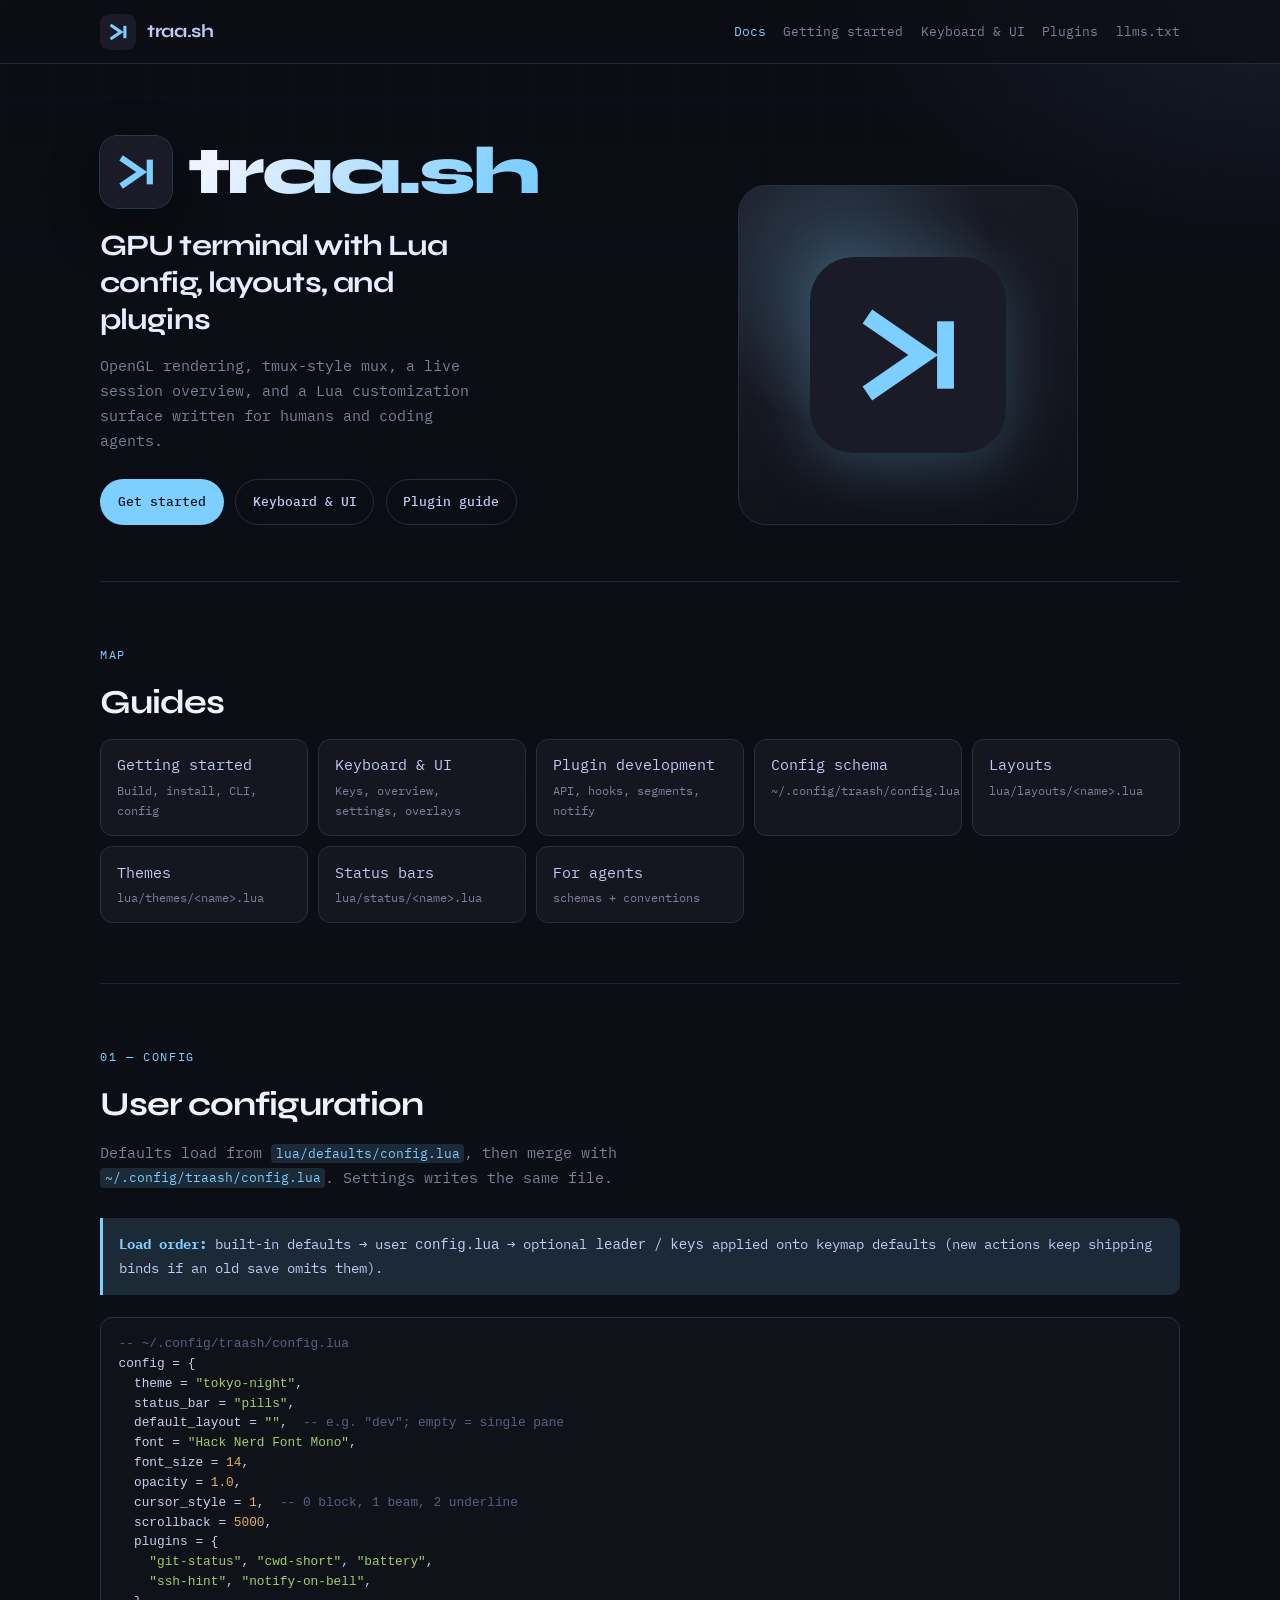
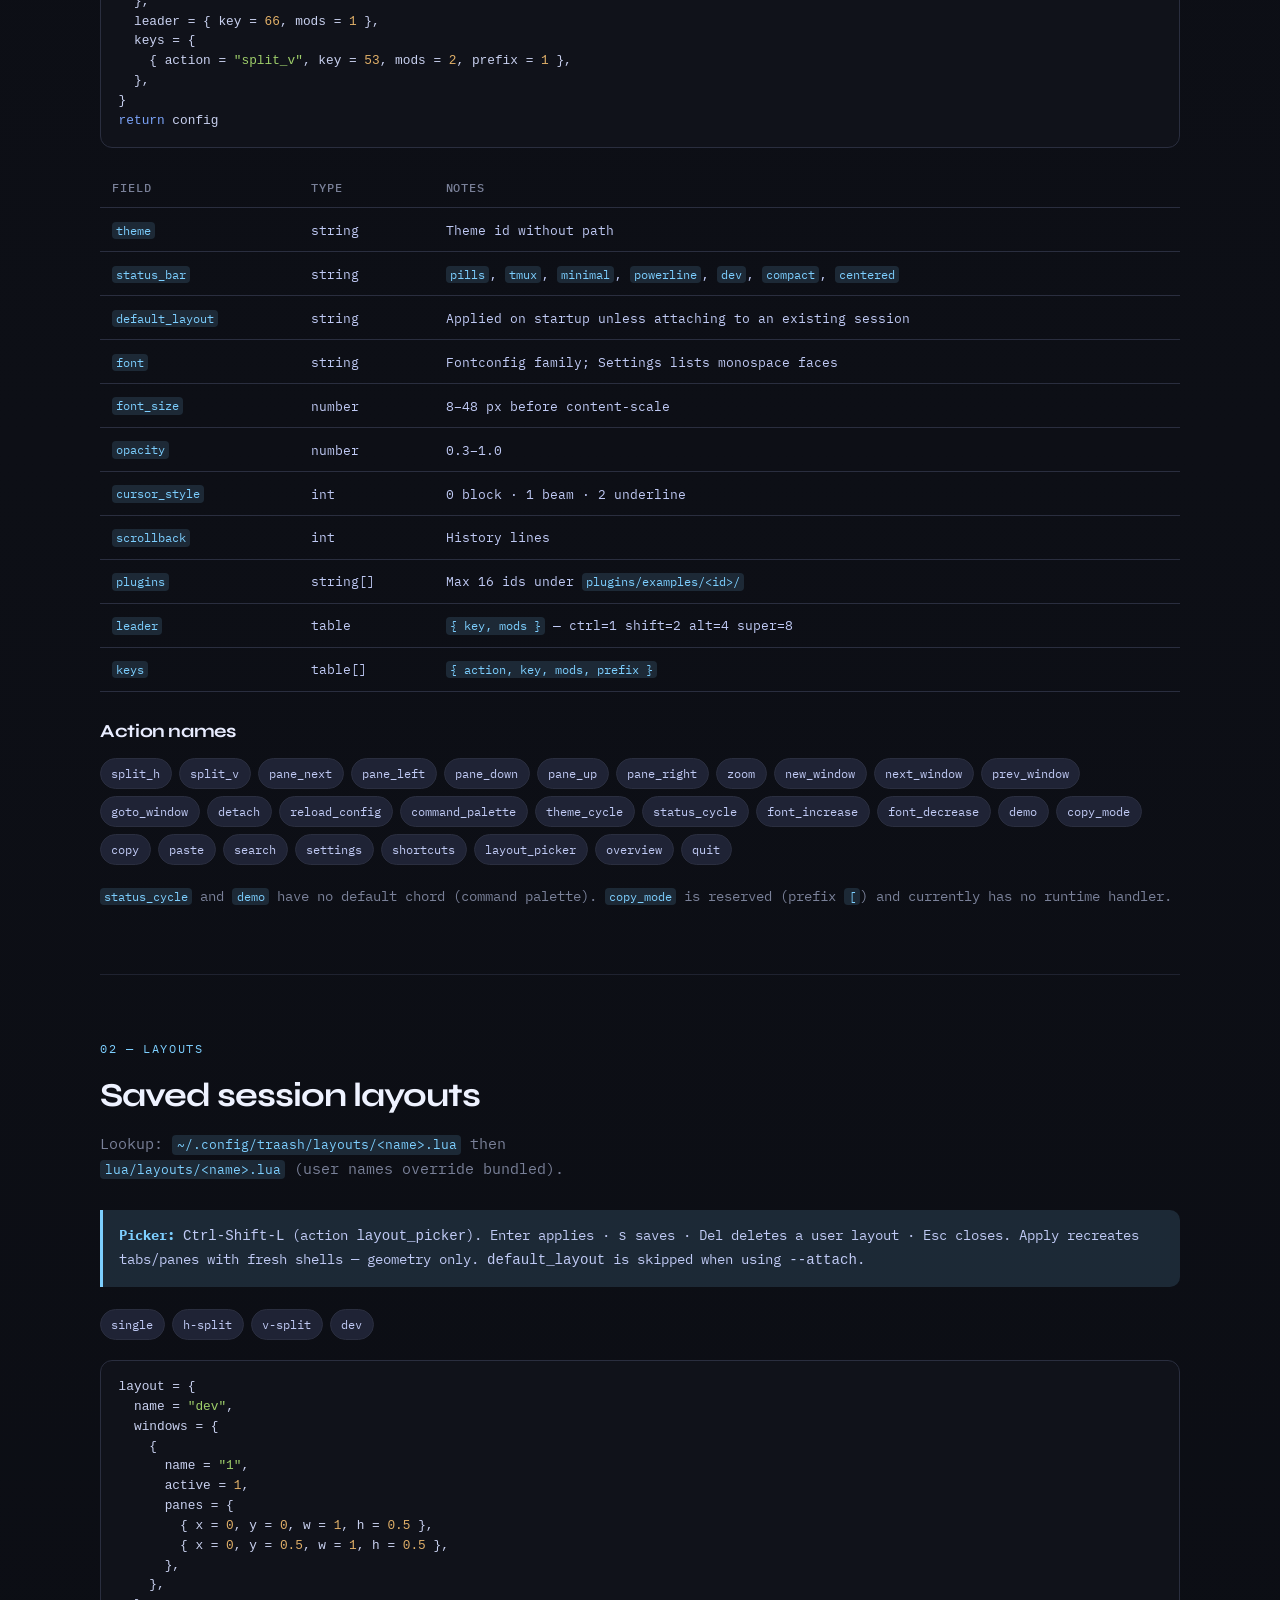
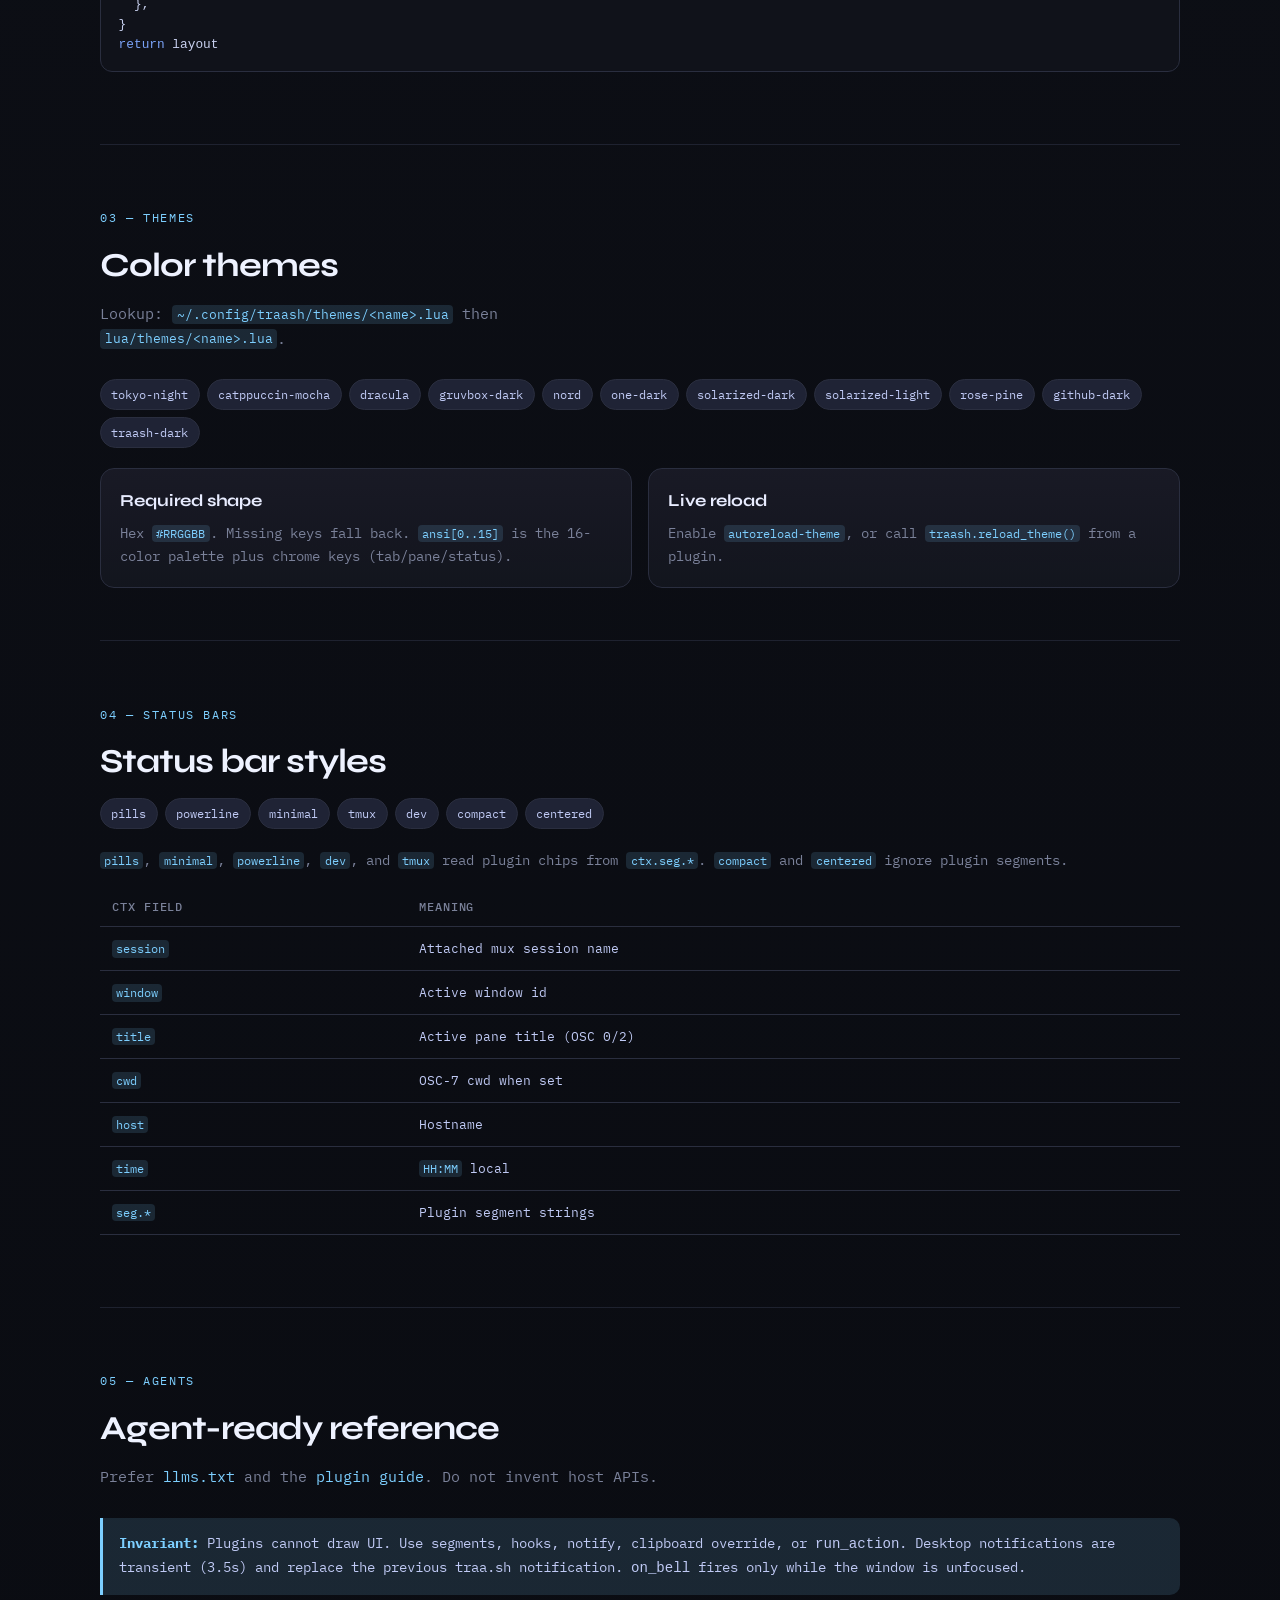
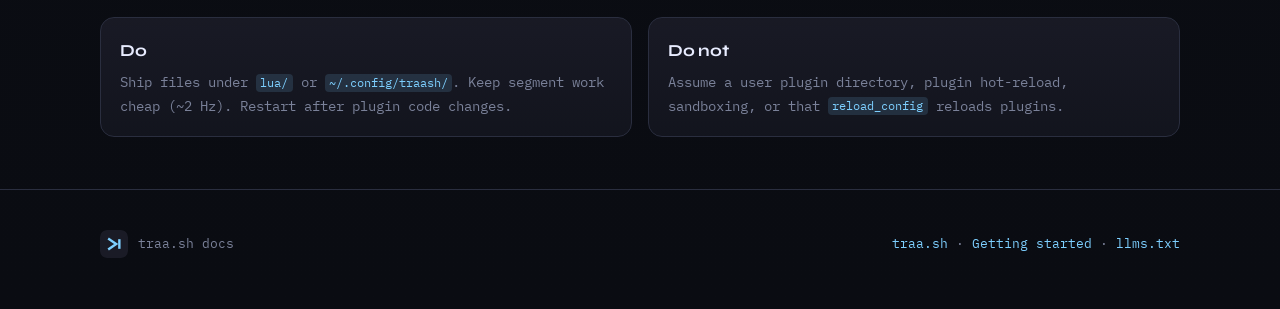
==== docs/index.html @ f5915e78 "Add traa.sh GPU terminal with mux, Lua config, and tagged releases. Ship the C/OpenGL terminal, sess" ====
<!DOCTYPE html>
<html lang="en">
<head>
  <meta charset="utf-8" />
  <meta name="viewport" content="width=device-width, initial-scale=1" />
  <title>traa.sh — Docs</title>
  <meta name="description" content="Developer documentation for traa.sh: getting started, keyboard and UI, Lua config, themes, layouts, status bars, and plugin development." />
  <link rel="icon" href="assets/traash.svg" type="image/svg+xml" />
  <link rel="preconnect" href="https://fonts.googleapis.com" />
  <link rel="preconnect" href="https://fonts.gstatic.com" crossorigin />
  <link href="https://fonts.googleapis.com/css2?family=IBM+Plex+Mono:wght@400;500;600&family=Syne:wght@600;700;800&display=swap" rel="stylesheet" />
  <link rel="stylesheet" href="assets/site.css" />
</head>
<body>
  <nav class="topnav" aria-label="Documentation">
    <div class="inner">
      <a class="brand-lockup" href="index.html">
        <img src="assets/traash.svg" alt="" width="36" height="36" />
        <span>traa.sh</span>
      </a>
      <div class="nav-links">
        <a class="active" href="index.html">Docs</a>
        <a href="getting-started.html">Getting started</a>
        <a href="keyboard-ui.html">Keyboard &amp; UI</a>
        <a href="plugins.html">Plugins</a>
        <a href="llms.txt">llms.txt</a>
      </div>
    </div>
  </nav>

  <header class="hero wrap" id="top">
    <div class="hero-grid">
      <div>
        <div class="hero-brand">
          <img src="assets/traash.svg" alt="traa.sh logo" width="72" height="72" />
          <p class="hero-wordmark">traa.sh</p>
        </div>
        <h1>GPU terminal with Lua config, layouts, and plugins</h1>
        <p class="lead">
          OpenGL rendering, tmux-style mux, a live session overview, and a Lua
          customization surface written for humans and coding agents.
        </p>
        <div class="cta-row">
          <a class="btn btn-primary" href="getting-started.html">Get started</a>
          <a class="btn btn-ghost" href="keyboard-ui.html">Keyboard &amp; UI</a>
          <a class="btn btn-ghost" href="plugins.html">Plugin guide</a>
        </div>
      </div>
      <div class="hero-visual" aria-hidden="true">
        <img src="assets/traash.svg" alt="" />
      </div>
    </div>
  </header>

  <main class="wrap">
    <section id="map" aria-labelledby="map-title">
      <p class="eyebrow">Map</p>
      <h2 id="map-title">Guides</h2>
      <div class="toc">
        <a href="getting-started.html">Getting started<span>Build, install, CLI, config</span></a>
        <a href="keyboard-ui.html">Keyboard &amp; UI<span>Keys, overview, settings, overlays</span></a>
        <a href="plugins.html">Plugin development<span>API, hooks, segments, notify</span></a>
        <a href="#config">Config schema<span>~/.config/traash/config.lua</span></a>
        <a href="#layouts">Layouts<span>lua/layouts/&lt;name&gt;.lua</span></a>
        <a href="#themes">Themes<span>lua/themes/&lt;name&gt;.lua</span></a>
        <a href="#status">Status bars<span>lua/status/&lt;name&gt;.lua</span></a>
        <a href="#agents">For agents<span>schemas + conventions</span></a>
      </div>
    </section>

    <section id="config" aria-labelledby="config-title">
      <p class="eyebrow">01 — Config</p>
      <h2 id="config-title">User configuration</h2>
      <p class="section-lead">
        Defaults load from <code>lua/defaults/config.lua</code>, then merge with
        <code>~/.config/traash/config.lua</code>. Settings writes the same file.
      </p>
      <div class="callout">
        <strong>Load order:</strong> built-in defaults → user <code>config.lua</code> →
        optional <code>leader</code> / <code>keys</code> applied onto keymap defaults
        (new actions keep shipping binds if an old save omits them).
      </div>
<pre><span class="c">-- ~/.config/traash/config.lua</span>
config = {
  theme = <span class="s">"tokyo-night"</span>,
  status_bar = <span class="s">"pills"</span>,
  default_layout = <span class="s">""</span>,  <span class="c">-- e.g. "dev"; empty = single pane</span>
  font = <span class="s">"Hack Nerd Font Mono"</span>,
  font_size = <span class="n">14</span>,
  opacity = <span class="n">1.0</span>,
  cursor_style = <span class="n">1</span>,  <span class="c">-- 0 block, 1 beam, 2 underline</span>
  scrollback = <span class="n">5000</span>,
  plugins = {
    <span class="s">"git-status"</span>, <span class="s">"cwd-short"</span>, <span class="s">"battery"</span>,
    <span class="s">"ssh-hint"</span>, <span class="s">"notify-on-bell"</span>,
  },
  leader = { key = <span class="n">66</span>, mods = <span class="n">1</span> },
  keys = {
    { action = <span class="s">"split_v"</span>, key = <span class="n">53</span>, mods = <span class="n">2</span>, prefix = <span class="n">1</span> },
  },
}
<span class="k">return</span> config</pre>
      <table>
        <thead>
          <tr><th>Field</th><th>Type</th><th>Notes</th></tr>
        </thead>
        <tbody>
          <tr><td><code>theme</code></td><td>string</td><td>Theme id without path</td></tr>
          <tr><td><code>status_bar</code></td><td>string</td><td><code>pills</code>, <code>tmux</code>, <code>minimal</code>, <code>powerline</code>, <code>dev</code>, <code>compact</code>, <code>centered</code></td></tr>
          <tr><td><code>default_layout</code></td><td>string</td><td>Applied on startup unless attaching to an existing session</td></tr>
          <tr><td><code>font</code></td><td>string</td><td>Fontconfig family; Settings lists monospace faces</td></tr>
          <tr><td><code>font_size</code></td><td>number</td><td>8–48 px before content-scale</td></tr>
          <tr><td><code>opacity</code></td><td>number</td><td>0.3–1.0</td></tr>
          <tr><td><code>cursor_style</code></td><td>int</td><td>0 block · 1 beam · 2 underline</td></tr>
          <tr><td><code>scrollback</code></td><td>int</td><td>History lines</td></tr>
          <tr><td><code>plugins</code></td><td>string[]</td><td>Max 16 ids under <code>plugins/examples/&lt;id&gt;/</code></td></tr>
          <tr><td><code>leader</code></td><td>table</td><td><code>{ key, mods }</code> — ctrl=1 shift=2 alt=4 super=8</td></tr>
          <tr><td><code>keys</code></td><td>table[]</td><td><code>{ action, key, mods, prefix }</code></td></tr>
        </tbody>
      </table>
      <h3 style="font-family:var(--font-display);letter-spacing:-0.02em;margin:1.5rem 0 0.75rem;">Action names</h3>
      <div class="pill-row">
        <span class="pill">split_h</span><span class="pill">split_v</span><span class="pill">pane_next</span>
        <span class="pill">pane_left</span><span class="pill">pane_down</span><span class="pill">pane_up</span>
        <span class="pill">pane_right</span><span class="pill">zoom</span><span class="pill">new_window</span>
        <span class="pill">next_window</span><span class="pill">prev_window</span><span class="pill">goto_window</span>
        <span class="pill">detach</span>
        <span class="pill">reload_config</span><span class="pill">command_palette</span><span class="pill">theme_cycle</span>
        <span class="pill">status_cycle</span><span class="pill">font_increase</span><span class="pill">font_decrease</span>
        <span class="pill">demo</span><span class="pill">copy_mode</span>
        <span class="pill">copy</span><span class="pill">paste</span><span class="pill">search</span>
        <span class="pill">settings</span><span class="pill">shortcuts</span><span class="pill">layout_picker</span>
        <span class="pill">overview</span>
        <span class="pill">quit</span>
      </div>
      <p class="note"><code>status_cycle</code> and <code>demo</code> have no default chord (command palette). <code>copy_mode</code> is reserved (prefix <code>[</code>) and currently has no runtime handler.</p>
    </section>

    <section id="layouts" aria-labelledby="layouts-title">
      <p class="eyebrow">02 — Layouts</p>
      <h2 id="layouts-title">Saved session layouts</h2>
      <p class="section-lead">
        Lookup: <code>~/.config/traash/layouts/&lt;name&gt;.lua</code> then
        <code>lua/layouts/&lt;name&gt;.lua</code> (user names override bundled).
      </p>
      <div class="callout">
        <strong>Picker:</strong> <code>Ctrl-Shift-L</code> (action <code>layout_picker</code>).
        Enter applies · <code>s</code> saves · Del deletes a user layout · Esc closes.
        Apply recreates tabs/panes with fresh shells — geometry only.
        <code>default_layout</code> is skipped when using <code>--attach</code>.
      </div>
      <div class="pill-row">
        <span class="pill">single</span><span class="pill">h-split</span>
        <span class="pill">v-split</span><span class="pill">dev</span>
      </div>
<pre>layout = {
  name = <span class="s">"dev"</span>,
  windows = {
    {
      name = <span class="s">"1"</span>,
      active = <span class="n">1</span>,
      panes = {
        { x = <span class="n">0</span>, y = <span class="n">0</span>, w = <span class="n">1</span>, h = <span class="n">0.5</span> },
        { x = <span class="n">0</span>, y = <span class="n">0.5</span>, w = <span class="n">1</span>, h = <span class="n">0.5</span> },
      },
    },
  },
}
<span class="k">return</span> layout</pre>
    </section>

    <section id="themes" aria-labelledby="themes-title">
      <p class="eyebrow">03 — Themes</p>
      <h2 id="themes-title">Color themes</h2>
      <p class="section-lead">
        Lookup: <code>~/.config/traash/themes/&lt;name&gt;.lua</code> then
        <code>lua/themes/&lt;name&gt;.lua</code>.
      </p>
      <div class="pill-row">
        <span class="pill">tokyo-night</span><span class="pill">catppuccin-mocha</span>
        <span class="pill">dracula</span><span class="pill">gruvbox-dark</span>
        <span class="pill">nord</span><span class="pill">one-dark</span>
        <span class="pill">solarized-dark</span><span class="pill">solarized-light</span>
        <span class="pill">rose-pine</span><span class="pill">github-dark</span>
        <span class="pill">traash-dark</span>
      </div>
      <div class="grid-2">
        <div class="card">
          <h3>Required shape</h3>
          <p>Hex <code>#RRGGBB</code>. Missing keys fall back. <code>ansi[0..15]</code> is the 16-color palette plus chrome keys (tab/pane/status).</p>
        </div>
        <div class="card">
          <h3>Live reload</h3>
          <p>Enable <code>autoreload-theme</code>, or call <code>traash.reload_theme()</code> from a plugin.</p>
        </div>
      </div>
    </section>

    <section id="status" aria-labelledby="status-title">
      <p class="eyebrow">04 — Status bars</p>
      <h2 id="status-title">Status bar styles</h2>
      <div class="pill-row">
        <span class="pill">pills</span><span class="pill">powerline</span><span class="pill">minimal</span>
        <span class="pill">tmux</span><span class="pill">dev</span><span class="pill">compact</span>
        <span class="pill">centered</span>
      </div>
      <p class="note"><code>pills</code>, <code>minimal</code>, <code>powerline</code>, <code>dev</code>, and <code>tmux</code> read plugin chips from <code>ctx.seg.*</code>. <code>compact</code> and <code>centered</code> ignore plugin segments.</p>
      <table>
        <thead>
          <tr><th>ctx field</th><th>Meaning</th></tr>
        </thead>
        <tbody>
          <tr><td><code>session</code></td><td>Attached mux session name</td></tr>
          <tr><td><code>window</code></td><td>Active window id</td></tr>
          <tr><td><code>title</code></td><td>Active pane title (OSC 0/2)</td></tr>
          <tr><td><code>cwd</code></td><td>OSC-7 cwd when set</td></tr>
          <tr><td><code>host</code></td><td>Hostname</td></tr>
          <tr><td><code>time</code></td><td><code>HH:MM</code> local</td></tr>
          <tr><td><code>seg.*</code></td><td>Plugin segment strings</td></tr>
        </tbody>
      </table>
    </section>

    <section id="agents" aria-labelledby="agents-title">
      <p class="eyebrow">05 — Agents</p>
      <h2 id="agents-title">Agent-ready reference</h2>
      <p class="section-lead">
        Prefer <a href="llms.txt">llms.txt</a> and the <a href="plugins.html">plugin guide</a>.
        Do not invent host APIs.
      </p>
      <div class="callout">
        <strong>Invariant:</strong> Plugins cannot draw UI. Use segments, hooks, notify, clipboard override, or <code>run_action</code>.
        Desktop notifications are transient (3.5s) and replace the previous traa.sh notification.
        <code>on_bell</code> fires only while the window is unfocused.
      </div>
      <div class="grid-2">
        <div class="card">
          <h3>Do</h3>
          <p>Ship files under <code>lua/</code> or <code>~/.config/traash/</code>. Keep segment work cheap (~2 Hz). Restart after plugin code changes.</p>
        </div>
        <div class="card">
          <h3>Do not</h3>
          <p>Assume a user plugin directory, plugin hot-reload, sandboxing, or that <code>reload_config</code> reloads plugins.</p>
        </div>
      </div>
    </section>
  </main>

  <footer>
    <div class="wrap inner">
      <div style="display:flex;align-items:center;gap:0.65rem;">
        <img src="assets/traash.svg" alt="" width="28" height="28" style="border-radius:7px;" />
        <span>traa.sh docs</span>
      </div>
      <div>
        <a href="https://traa.sh">traa.sh</a>
        ·
        <a href="getting-started.html">Getting started</a>
        ·
        <a href="llms.txt">llms.txt</a>
      </div>
    </div>
  </footer>
</body>
</html>
---- docs/assets/site.css ----
:root {
      --bg: #0d0f16;
      --bg-elev: #14161f;
      --panel: #1a1b26;
      --panel-2: #1f2335;
      --line: #2a2e3f;
      --fg: #c0caf5;
      --muted: #7a8199;
      --accent: #7dcfff;
      --accent-dim: rgba(125, 207, 255, 0.14);
      --green: #9ece6a;
      --amber: #e0af68;
      --rose: #f7768e;
      --blue: #7aa2f7;
      --radius: 14px;
      --max: 1080px;
      --font-display: "Syne", system-ui, sans-serif;
      --font-mono: "IBM Plex Mono", ui-monospace, monospace;
    }

    * { box-sizing: border-box; }
    html { scroll-behavior: smooth; }
    body {
      margin: 0;
      color: var(--fg);
      font-family: var(--font-mono);
      font-size: 15px;
      line-height: 1.65;
      background:
        radial-gradient(1200px 600px at 12% -10%, rgba(125, 207, 255, 0.16), transparent 55%),
        radial-gradient(900px 500px at 100% 0%, rgba(122, 162, 247, 0.1), transparent 50%),
        linear-gradient(180deg, #0b0d14 0%, var(--bg) 40%, #0a0c12 100%);
      min-height: 100vh;
    }

    body::before {
      content: "";
      position: fixed;
      inset: 0;
      pointer-events: none;
      background-image:
        linear-gradient(rgba(125, 207, 255, 0.03) 1px, transparent 1px),
        linear-gradient(90deg, rgba(125, 207, 255, 0.03) 1px, transparent 1px);
      background-size: 48px 48px;
      mask-image: linear-gradient(180deg, rgba(0,0,0,0.55), transparent 70%);
      z-index: 0;
    }

    a { color: var(--accent); text-decoration: none; }
    a:hover { text-decoration: underline; text-underline-offset: 3px; }

    .wrap {
      position: relative;
      z-index: 1;
      width: min(100% - 2rem, var(--max));
      margin: 0 auto;
    }

    /* —— Nav —— */
    .topnav {
      position: sticky;
      top: 0;
      z-index: 20;
      backdrop-filter: blur(14px);
      background: rgba(13, 15, 22, 0.72);
      border-bottom: 1px solid rgba(42, 46, 63, 0.8);
    }
    .topnav .inner {
      display: flex;
      align-items: center;
      justify-content: space-between;
      gap: 1rem;
      padding: 0.85rem 0;
      width: min(100% - 2rem, var(--max));
      margin: 0 auto;
    }
    .brand-lockup {
      display: flex;
      align-items: center;
      gap: 0.7rem;
      color: var(--fg);
      text-decoration: none;
      font-family: var(--font-display);
      font-weight: 700;
      font-size: 1.15rem;
      letter-spacing: -0.02em;
    }
    .brand-lockup img {
      width: 36px;
      height: 36px;
      border-radius: 9px;
    }
    .nav-links {
      display: flex;
      flex-wrap: wrap;
      gap: 0.35rem 1.1rem;
      font-size: 0.82rem;
    }
    .nav-links a {
      color: var(--muted);
      text-decoration: none;
    }
    .nav-links a:hover { color: var(--accent); }

    /* —— Hero —— */
    .hero {
      padding: 4.5rem 0 3.5rem;
      animation: rise 0.8s ease both;
    }
    .hero-grid {
      display: grid;
      grid-template-columns: 1.15fr 0.85fr;
      gap: 2.5rem;
      align-items: end;
    }
    @media (max-width: 820px) {
      .hero-grid { grid-template-columns: 1fr; }
      .hero-visual { order: -1; justify-self: start; }
    }
    .hero-brand {
      display: flex;
      align-items: center;
      gap: 1rem;
      margin-bottom: 1.25rem;
    }
    .hero-brand img {
      width: 72px;
      height: 72px;
      border-radius: 18px;
      box-shadow: 0 0 0 1px rgba(125, 207, 255, 0.25), 0 18px 50px rgba(0, 0, 0, 0.45);
      animation: glow 4s ease-in-out infinite;
    }
    .hero-wordmark {
      font-family: var(--font-display);
      font-weight: 800;
      font-size: clamp(2.6rem, 7vw, 4.2rem);
      letter-spacing: -0.045em;
      line-height: 0.95;
      margin: 0;
      background: linear-gradient(120deg, #eef3ff 10%, var(--accent) 90%);
      -webkit-background-clip: text;
      background-clip: text;
      color: transparent;
    }
    .hero h1 {
      font-family: var(--font-display);
      font-weight: 700;
      font-size: clamp(1.35rem, 2.8vw, 1.85rem);
      letter-spacing: -0.03em;
      line-height: 1.25;
      margin: 0 0 0.85rem;
      max-width: 18ch;
      color: #e8ecff;
    }
    .hero p.lead {
      margin: 0 0 1.6rem;
      color: var(--muted);
      max-width: 42ch;
      font-size: 0.95rem;
    }
    .cta-row { display: flex; flex-wrap: wrap; gap: 0.7rem; }
    .btn {
      display: inline-flex;
      align-items: center;
      gap: 0.45rem;
      padding: 0.7rem 1.05rem;
      border-radius: 999px;
      border: 1px solid transparent;
      font-family: var(--font-mono);
      font-size: 0.82rem;
      font-weight: 500;
      text-decoration: none;
      transition: transform 0.2s ease, background 0.2s ease, border-color 0.2s ease;
    }
    .btn:hover { transform: translateY(-1px); text-decoration: none; }
    .btn-primary {
      background: var(--accent);
      color: #0d1117;
    }
    .btn-ghost {
      background: transparent;
      color: var(--fg);
      border-color: var(--line);
    }
    .btn-ghost:hover { border-color: var(--accent); color: var(--accent); }

    .hero-visual {
      position: relative;
      width: min(100%, 340px);
      aspect-ratio: 1;
      border-radius: 28px;
      background:
        radial-gradient(circle at 30% 25%, rgba(125, 207, 255, 0.22), transparent 45%),
        linear-gradient(145deg, #1a1b26, #12141c);
      border: 1px solid var(--line);
      display: grid;
      place-items: center;
      overflow: hidden;
      animation: rise 0.9s 0.1s ease both;
    }
    .hero-visual::after {
      content: "";
      position: absolute;
      inset: 0;
      background: linear-gradient(180deg, transparent 60%, rgba(13, 15, 22, 0.55));
      pointer-events: none;
    }
    .hero-visual img {
      width: 58%;
      height: auto;
      border-radius: 22%;
      position: relative;
      z-index: 1;
      filter: drop-shadow(0 12px 30px rgba(125, 207, 255, 0.25));
    }

    /* —— Sections —— */
    section {
      padding: 3.25rem 0;
      border-top: 1px solid rgba(42, 46, 63, 0.65);
      animation: rise 0.7s ease both;
    }
    .eyebrow {
      display: inline-block;
      font-size: 0.72rem;
      letter-spacing: 0.14em;
      text-transform: uppercase;
      color: var(--accent);
      margin-bottom: 0.65rem;
    }
    section h2 {
      font-family: var(--font-display);
      font-weight: 700;
      font-size: clamp(1.6rem, 3vw, 2.1rem);
      letter-spacing: -0.03em;
      margin: 0 0 0.55rem;
      color: #eef2ff;
    }
    .section-lead {
      color: var(--muted);
      max-width: 62ch;
      margin: 0 0 1.75rem;
    }

    .grid-2 {
      display: grid;
      grid-template-columns: 1fr 1fr;
      gap: 1rem;
    }
    @media (max-width: 720px) {
      .grid-2 { grid-template-columns: 1fr; }
    }

    .card {
      background: linear-gradient(180deg, rgba(26, 27, 38, 0.95), rgba(20, 22, 31, 0.92));
      border: 1px solid var(--line);
      border-radius: var(--radius);
      padding: 1.15rem 1.2rem;
    }
    .card h3 {
      font-family: var(--font-display);
      font-size: 1.05rem;
      margin: 0 0 0.45rem;
      letter-spacing: -0.02em;
    }
    .card p { margin: 0; color: var(--muted); font-size: 0.88rem; }

    table {
      width: 100%;
      border-collapse: collapse;
      font-size: 0.84rem;
      margin: 0 0 1.25rem;
    }
    th, td {
      text-align: left;
      padding: 0.65rem 0.75rem;
      border-bottom: 1px solid var(--line);
      vertical-align: top;
    }
    th {
      color: var(--muted);
      font-weight: 500;
      font-size: 0.72rem;
      letter-spacing: 0.08em;
      text-transform: uppercase;
    }
    td code, p code, li code {
      font-family: var(--font-mono);
      font-size: 0.86em;
      color: var(--accent);
      background: var(--accent-dim);
      padding: 0.1em 0.35em;
      border-radius: 4px;
    }

    pre {
      margin: 0 0 1.25rem;
      padding: 1rem 1.1rem;
      overflow-x: auto;
      background: #10121a;
      border: 1px solid var(--line);
      border-radius: 12px;
      font-size: 0.8rem;
      line-height: 1.55;
      color: #c8d0ef;
    }
    pre .c { color: #565f89; }
    pre .k { color: var(--blue); }
    pre .s { color: var(--green); }
    pre .n { color: var(--amber); }

    .pill-row {
      display: flex;
      flex-wrap: wrap;
      gap: 0.45rem;
      margin: 0 0 1.25rem;
    }
    .pill {
      display: inline-flex;
      padding: 0.28rem 0.65rem;
      border-radius: 999px;
      background: var(--panel-2);
      border: 1px solid var(--line);
      font-size: 0.75rem;
      color: var(--fg);
    }

    .callout {
      border-left: 3px solid var(--accent);
      background: var(--accent-dim);
      padding: 0.9rem 1rem;
      border-radius: 0 10px 10px 0;
      margin: 0 0 1.4rem;
      color: var(--fg);
      font-size: 0.88rem;
    }
    .callout strong { color: var(--accent); }

    .toc {
      display: grid;
      grid-template-columns: repeat(auto-fit, minmax(180px, 1fr));
      gap: 0.65rem;
      margin-bottom: 0.5rem;
    }
    .toc a {
      display: block;
      padding: 0.85rem 1rem;
      border-radius: 12px;
      border: 1px solid var(--line);
      background: rgba(26, 27, 38, 0.7);
      color: var(--fg);
      text-decoration: none;
      transition: border-color 0.2s ease, transform 0.2s ease;
    }
    .toc a:hover {
      border-color: var(--accent);
      transform: translateY(-2px);
      text-decoration: none;
    }
    .toc a span {
      display: block;
      color: var(--muted);
      font-size: 0.75rem;
      margin-top: 0.2rem;
    }

    footer {
      padding: 2.5rem 0 3.5rem;
      border-top: 1px solid var(--line);
      color: var(--muted);
      font-size: 0.82rem;
    }
    footer .inner {
      display: flex;
      flex-wrap: wrap;
      gap: 1rem;
      justify-content: space-between;
      align-items: center;
    }

    @keyframes rise {
      from { opacity: 0; transform: translateY(14px); }
      to { opacity: 1; transform: none; }
    }
    @keyframes glow {
      0%, 100% { box-shadow: 0 0 0 1px rgba(125, 207, 255, 0.25), 0 18px 50px rgba(0, 0, 0, 0.45); }
      50% { box-shadow: 0 0 0 1px rgba(125, 207, 255, 0.45), 0 18px 60px rgba(125, 207, 255, 0.12); }
    }

    @media (prefers-reduced-motion: reduce) {
      *, *::before, *::after {
        animation: none !important;
        transition: none !important;
      }
    }

    .nav-links a.active { color: var(--accent); }
    .page-hero { padding: 2.75rem 0 1.25rem; }
    .page-hero h1 { max-width: 28ch; }
    .note { color: var(--muted); font-size: 0.88rem; }
    .kbd {
      display: inline-block;
      padding: 0.05em 0.4em;
      border: 1px solid var(--line);
      border-radius: 5px;
      background: var(--panel-2);
      font-size: 0.82em;
    }
    section h3 {
      font-family: var(--font-display);
      font-size: 1.15rem;
      letter-spacing: -0.02em;
      margin: 1.75rem 0 0.7rem;
      color: #e8ecff;
    }
    section ul, section ol {
      margin: 0 0 1.25rem;
      padding-left: 1.25rem;
    }
    section li { margin: 0.28rem 0; }
    .callout.warn {
      border-left-color: var(--amber);
      background: rgba(224, 175, 104, 0.12);
    }
    .callout.warn strong { color: var(--amber); }
    @media (max-width: 720px) {
      .topnav .inner { flex-direction: column; align-items: flex-start; }
      table { display: block; overflow-x: auto; }
    }
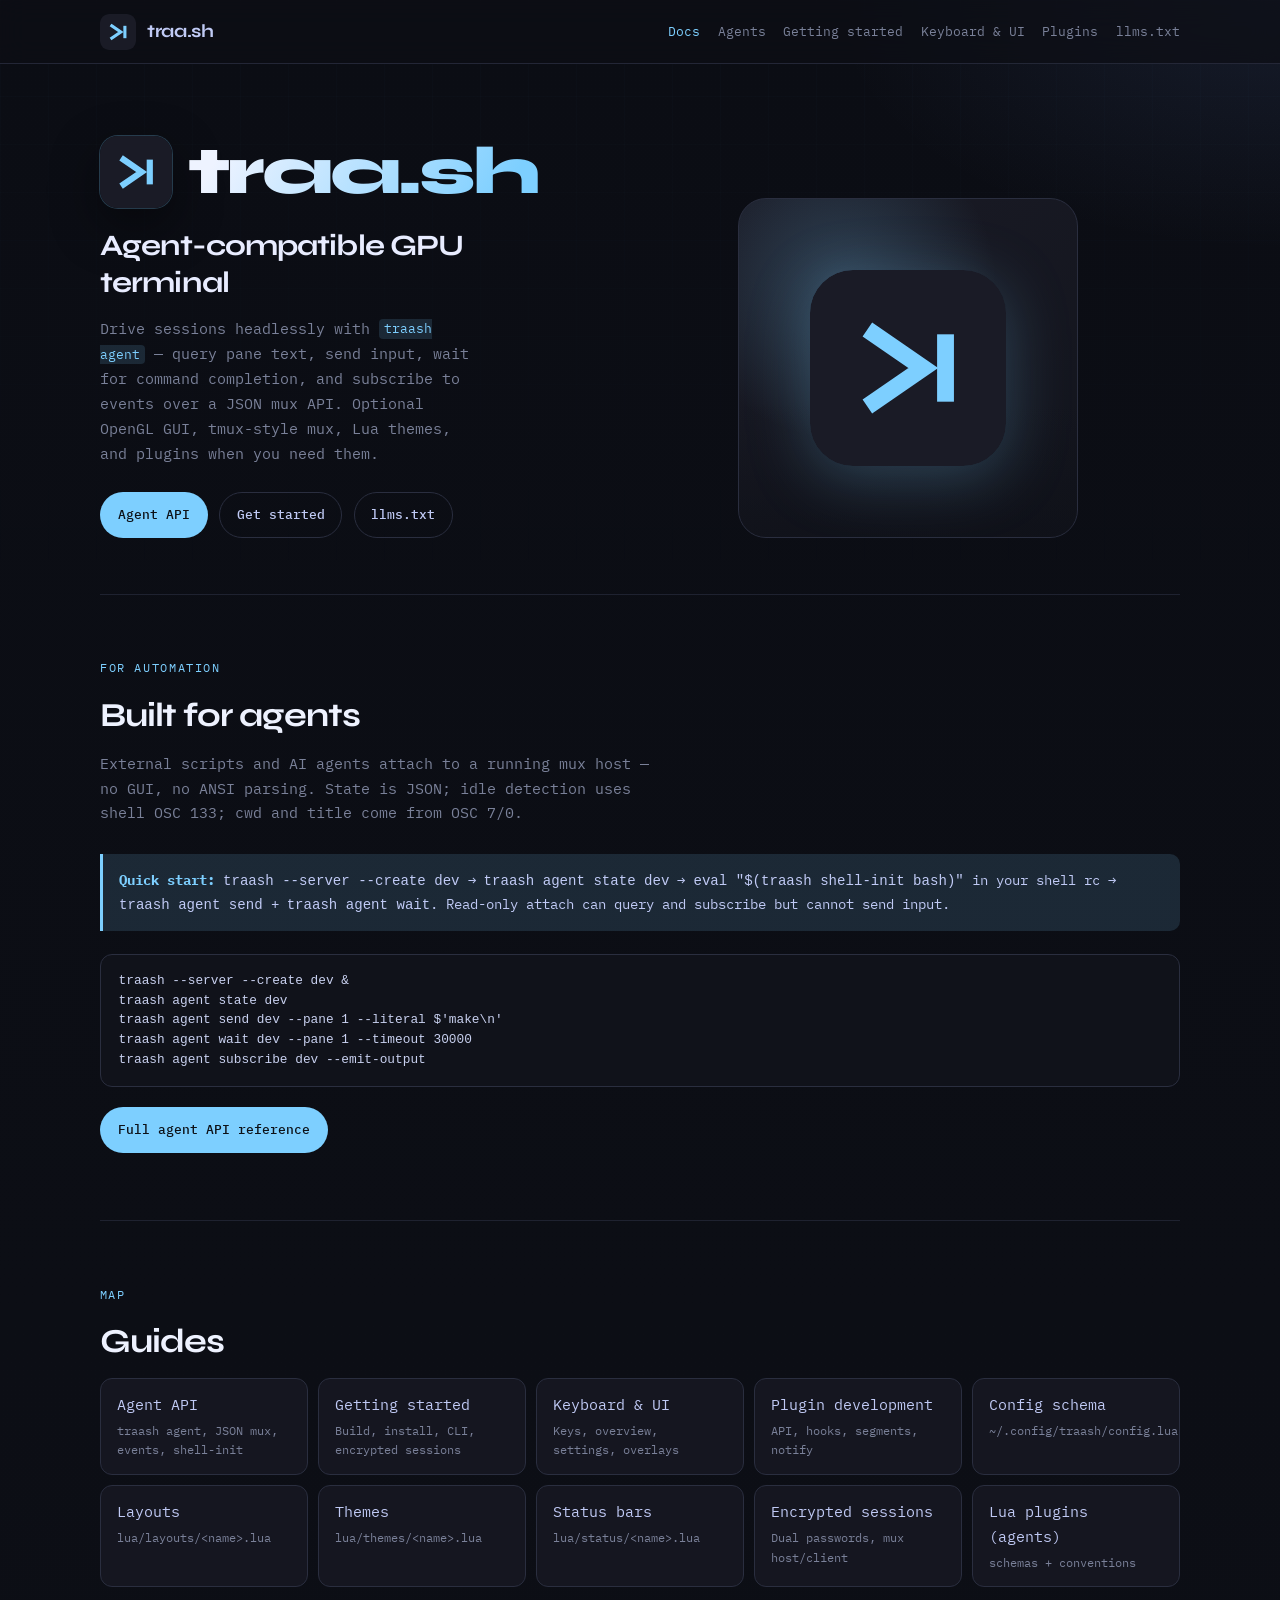
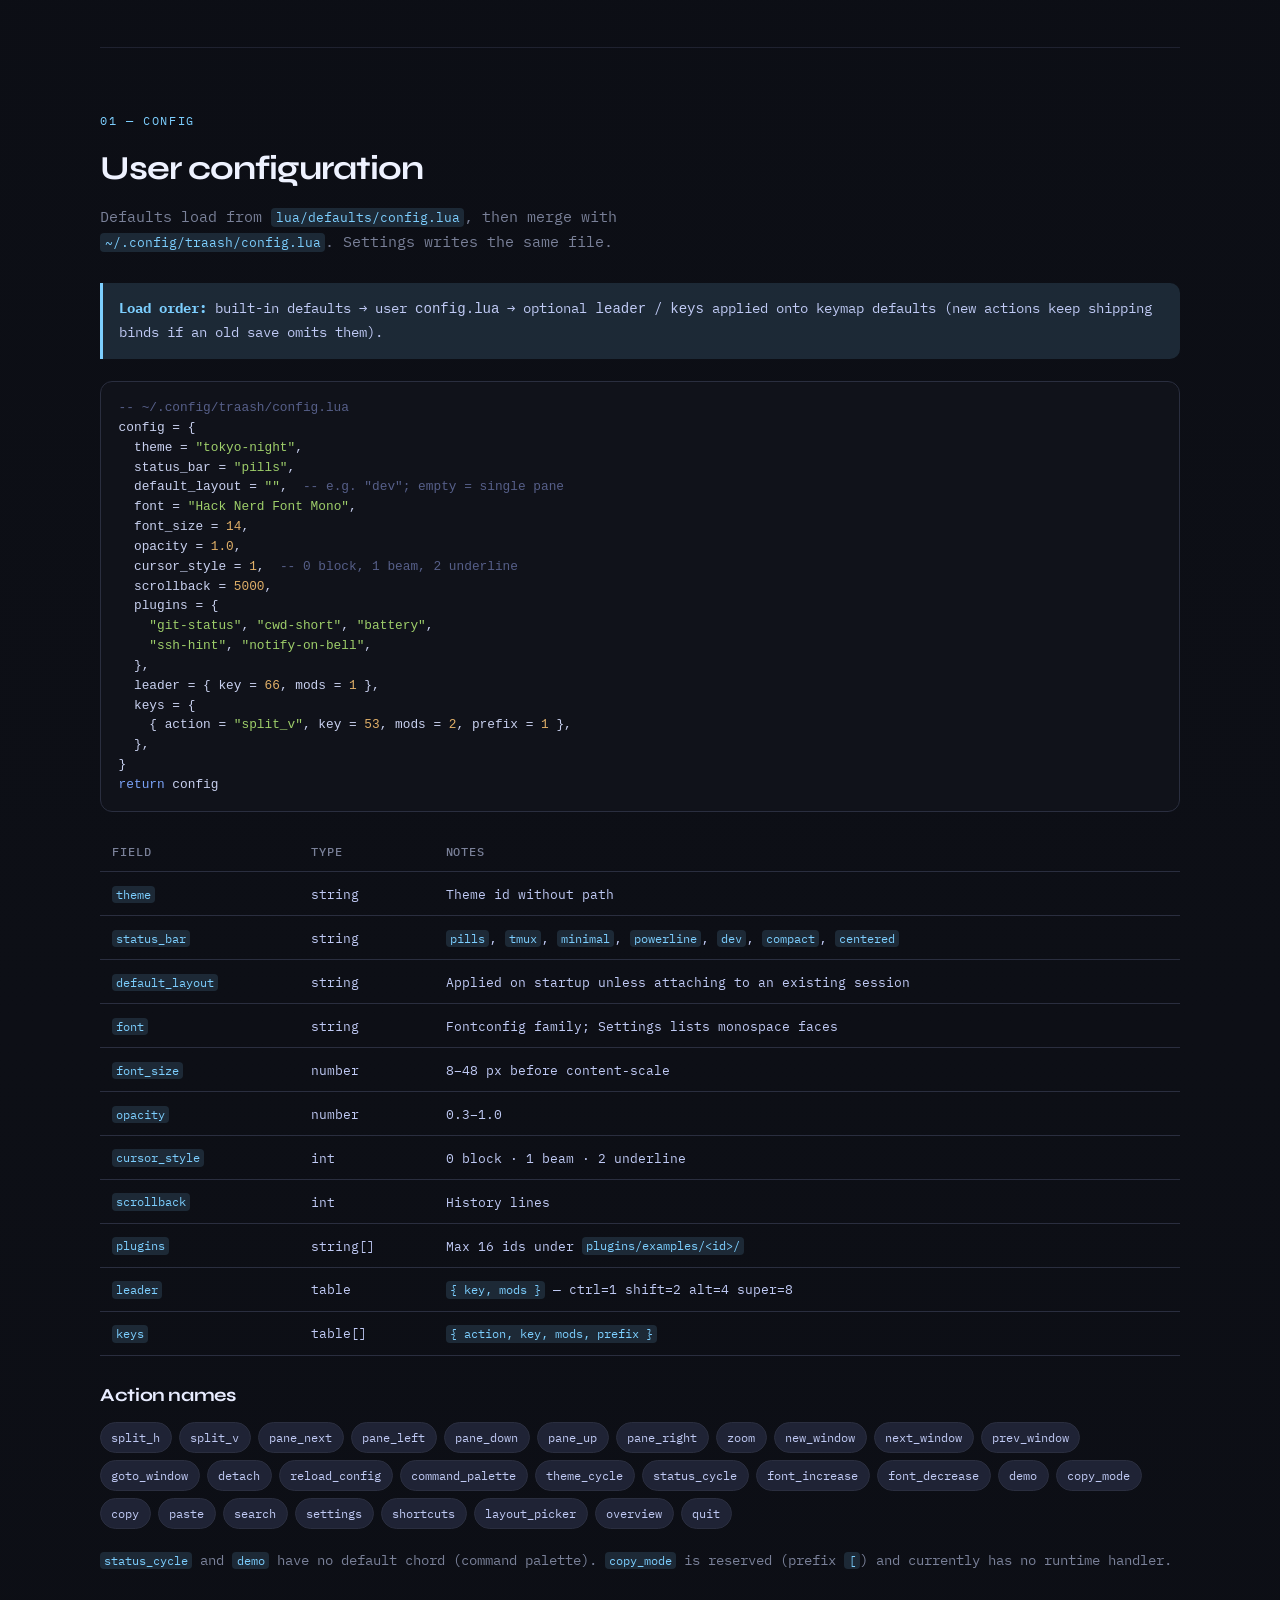
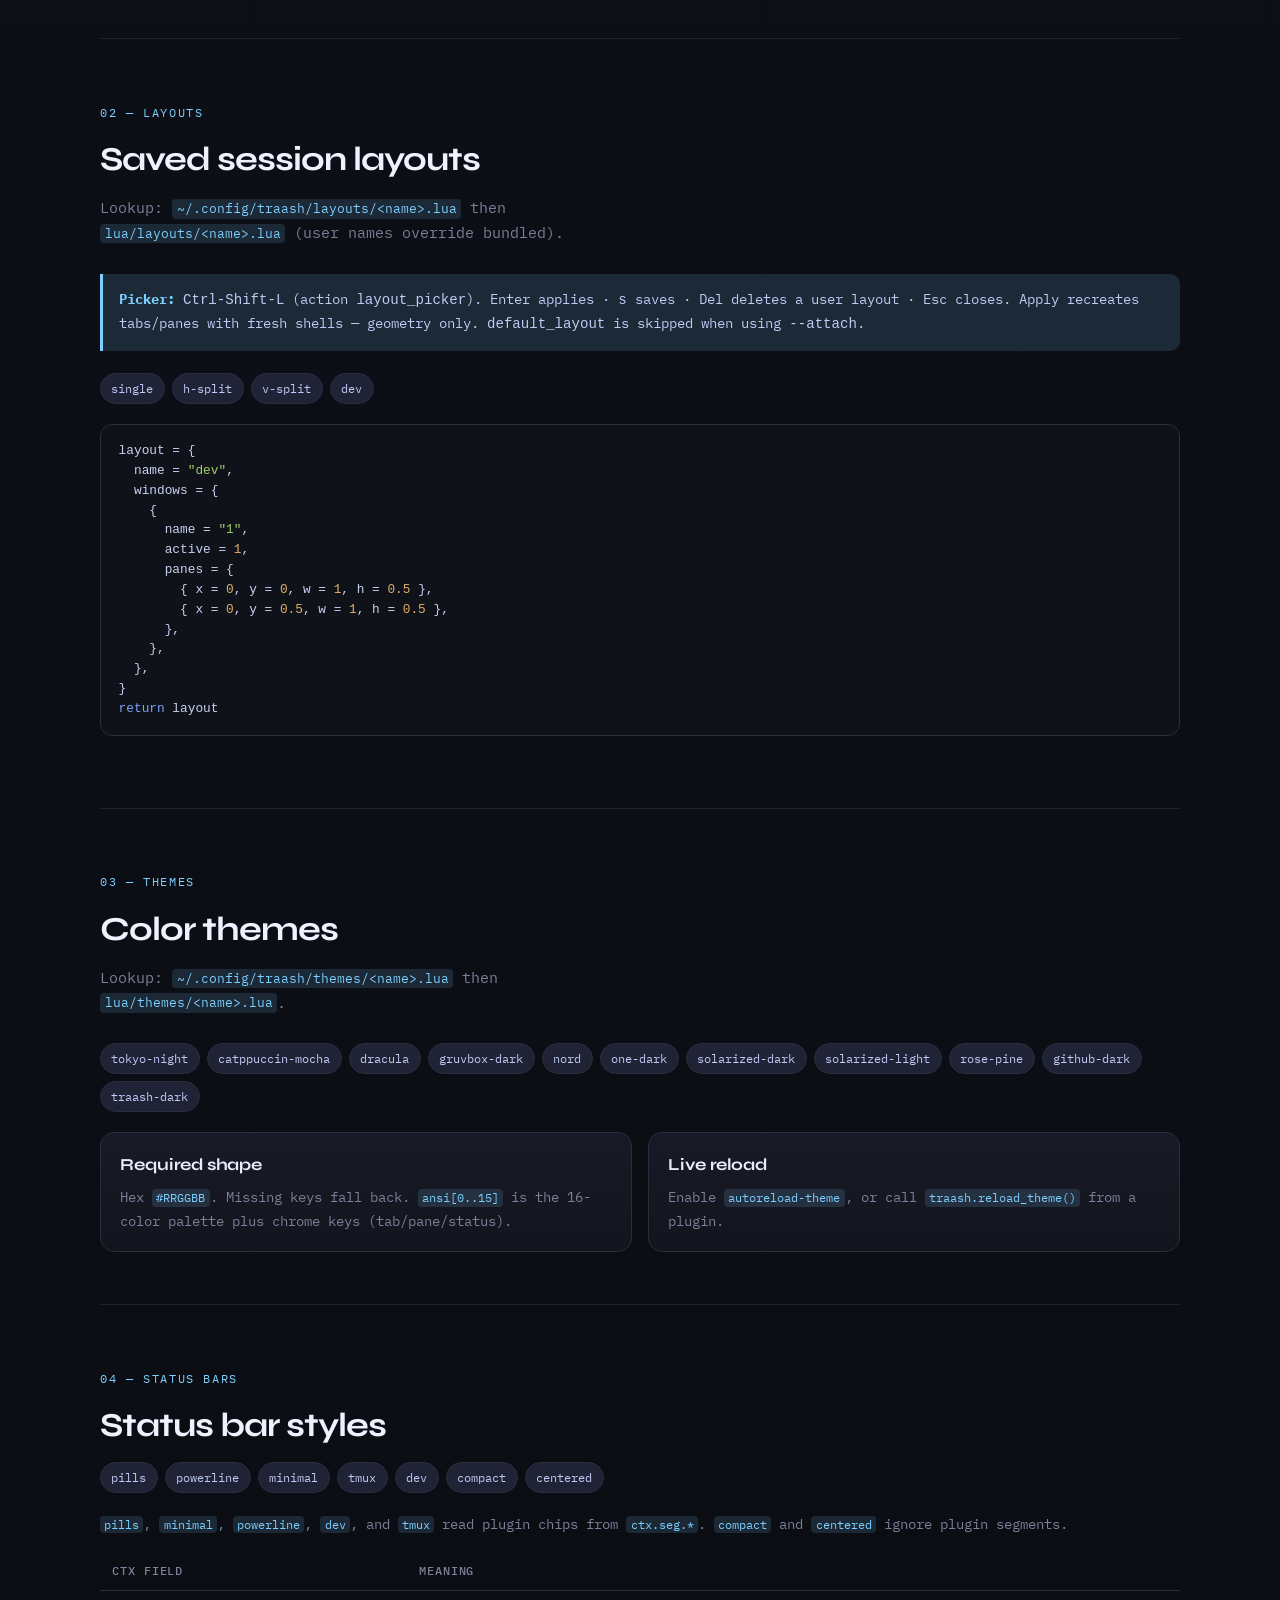
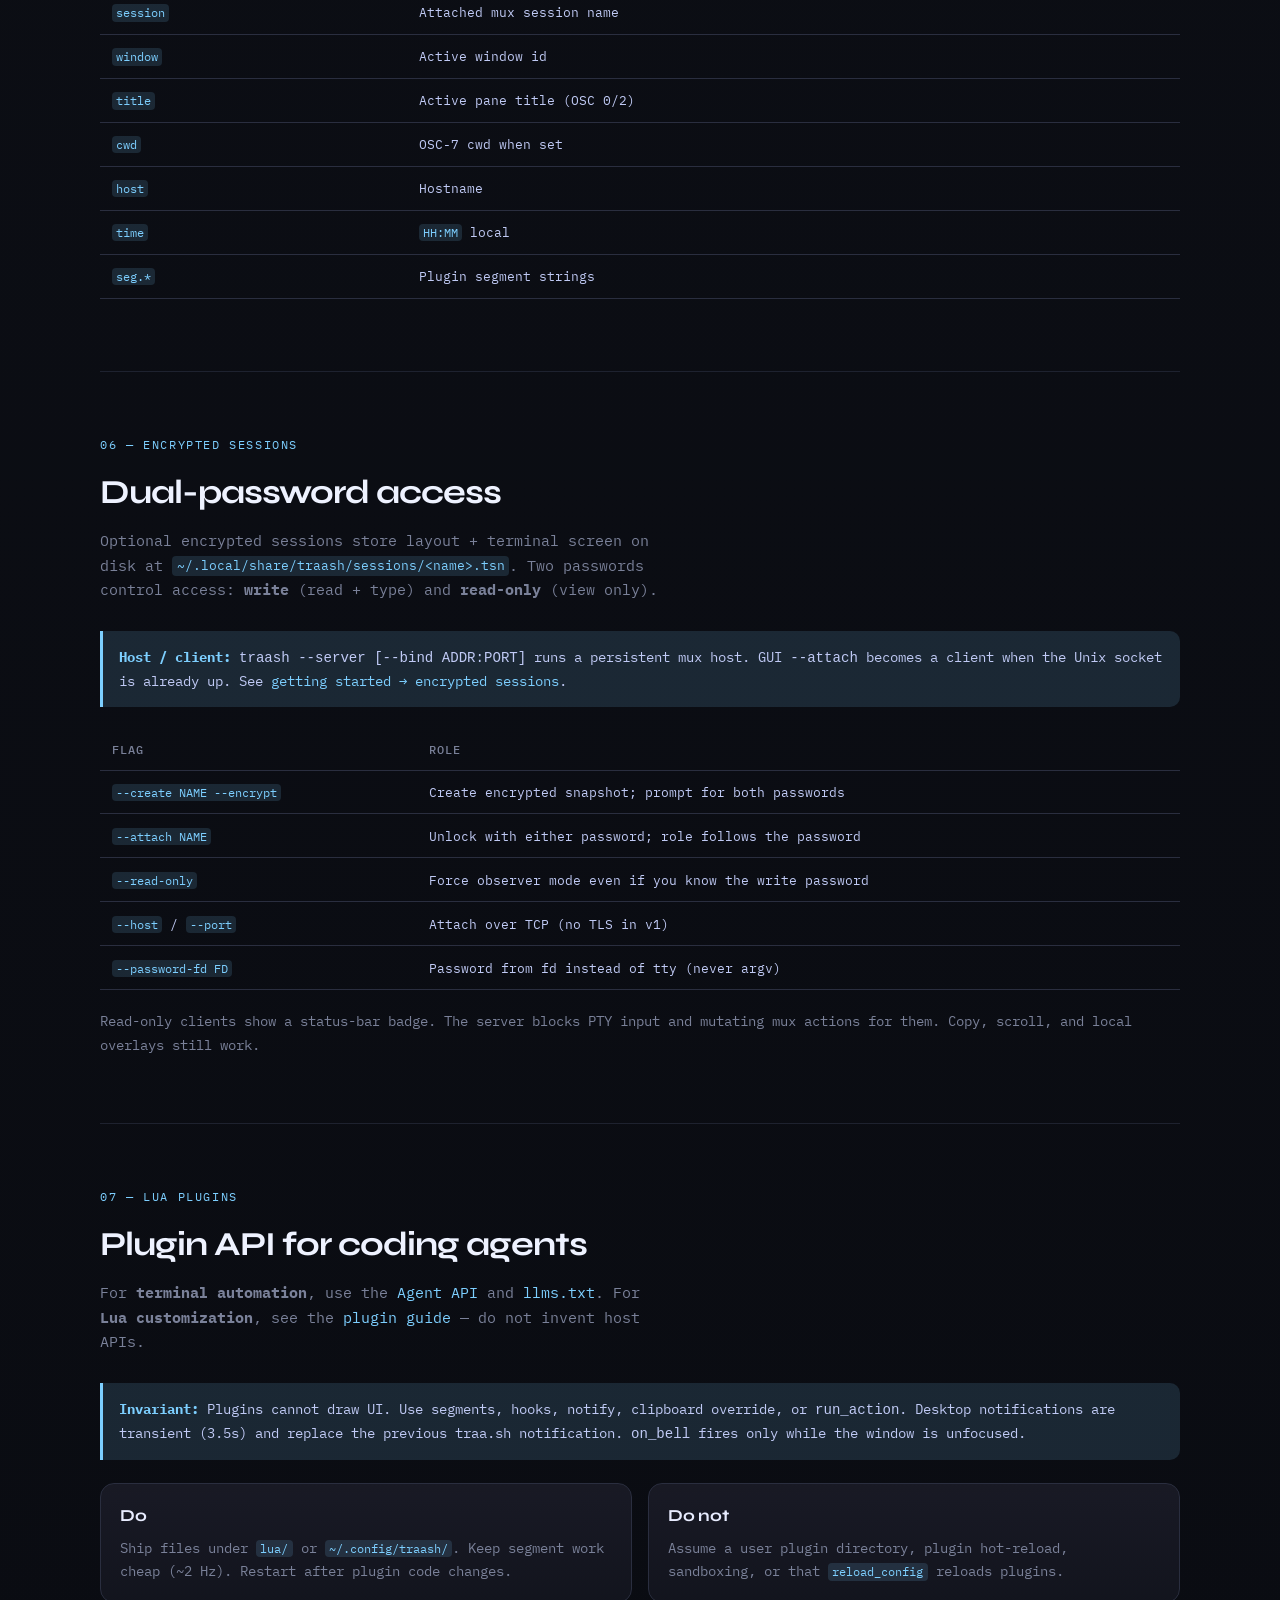
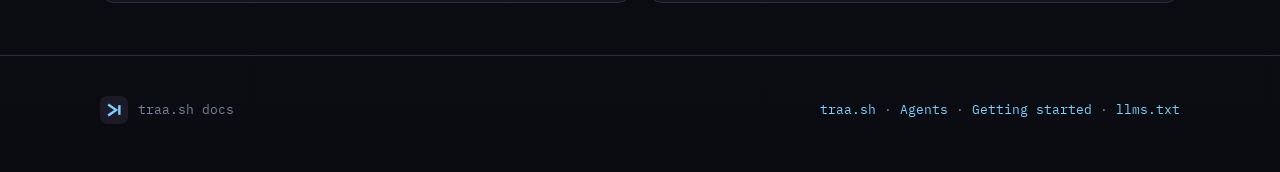
==== commit c3abd91c: "Add agent API, encrypted mux sessions, and headless server mode. Expose a JSON mux protocol and traa" ====
--- a/docs/index.html
+++ b/docs/index.html
@@ -4,7 +4,7 @@
   <meta charset="utf-8" />
   <meta name="viewport" content="width=device-width, initial-scale=1" />
   <title>traa.sh — Docs</title>
-  <meta name="description" content="Developer documentation for traa.sh: getting started, keyboard and UI, Lua config, themes, layouts, status bars, and plugin development." />
+  <meta name="description" content="Agent-compatible GPU terminal: JSON mux API, traash agent CLI, headless automation, Lua config, themes, layouts, and plugins." />
   <link rel="icon" href="assets/traash.svg" type="image/svg+xml" />
   <link rel="preconnect" href="https://fonts.googleapis.com" />
   <link rel="preconnect" href="https://fonts.gstatic.com" crossorigin />
@@ -20,6 +20,7 @@
       </a>
       <div class="nav-links">
         <a class="active" href="index.html">Docs</a>
+        <a href="agents.html">Agents</a>
         <a href="getting-started.html">Getting started</a>
         <a href="keyboard-ui.html">Keyboard &amp; UI</a>
         <a href="plugins.html">Plugins</a>
@@ -35,15 +36,16 @@
           <img src="assets/traash.svg" alt="traa.sh logo" width="72" height="72" />
           <p class="hero-wordmark">traa.sh</p>
         </div>
-        <h1>GPU terminal with Lua config, layouts, and plugins</h1>
+        <h1>Agent-compatible GPU terminal</h1>
         <p class="lead">
-          OpenGL rendering, tmux-style mux, a live session overview, and a Lua
-          customization surface written for humans and coding agents.
+          Drive sessions headlessly with <code>traash agent</code> — query pane text, send input,
+          wait for command completion, and subscribe to events over a JSON mux API. Optional OpenGL
+          GUI, tmux-style mux, Lua themes, and plugins when you need them.
         </p>
         <div class="cta-row">
-          <a class="btn btn-primary" href="getting-started.html">Get started</a>
-          <a class="btn btn-ghost" href="keyboard-ui.html">Keyboard &amp; UI</a>
-          <a class="btn btn-ghost" href="plugins.html">Plugin guide</a>
+          <a class="btn btn-primary" href="agents.html">Agent API</a>
+          <a class="btn btn-ghost" href="getting-started.html">Get started</a>
+          <a class="btn btn-ghost" href="llms.txt">llms.txt</a>
         </div>
       </div>
       <div class="hero-visual" aria-hidden="true">
@@ -53,18 +55,43 @@
   </header>
 
   <main class="wrap">
+    <section id="agents" aria-labelledby="agents-hero-title">
+      <p class="eyebrow">For automation</p>
+      <h2 id="agents-hero-title">Built for agents</h2>
+      <p class="section-lead">
+        External scripts and AI agents attach to a running mux host — no GUI, no ANSI parsing.
+        State is JSON; idle detection uses shell OSC&nbsp;133; cwd and title come from OSC&nbsp;7/0.
+      </p>
+      <div class="callout">
+        <strong>Quick start:</strong>
+        <code>traash --server --create dev</code> →
+        <code>traash agent state dev</code> →
+        <code>eval "$(traash shell-init bash)"</code> in your shell rc →
+        <code>traash agent send</code> + <code>traash agent wait</code>.
+        Read-only attach can query and subscribe but cannot send input.
+      </div>
+<pre>traash --server --create dev &
+traash agent state dev
+traash agent send dev --pane 1 --literal $'make\n'
+traash agent wait dev --pane 1 --timeout 30000
+traash agent subscribe dev --emit-output</pre>
+      <p><a class="btn btn-primary" href="agents.html">Full agent API reference</a></p>
+    </section>
+
     <section id="map" aria-labelledby="map-title">
       <p class="eyebrow">Map</p>
       <h2 id="map-title">Guides</h2>
       <div class="toc">
-        <a href="getting-started.html">Getting started<span>Build, install, CLI, config</span></a>
+        <a href="agents.html">Agent API<span>traash agent, JSON mux, events, shell-init</span></a>
+        <a href="getting-started.html">Getting started<span>Build, install, CLI, encrypted sessions</span></a>
         <a href="keyboard-ui.html">Keyboard &amp; UI<span>Keys, overview, settings, overlays</span></a>
         <a href="plugins.html">Plugin development<span>API, hooks, segments, notify</span></a>
         <a href="#config">Config schema<span>~/.config/traash/config.lua</span></a>
         <a href="#layouts">Layouts<span>lua/layouts/&lt;name&gt;.lua</span></a>
         <a href="#themes">Themes<span>lua/themes/&lt;name&gt;.lua</span></a>
         <a href="#status">Status bars<span>lua/status/&lt;name&gt;.lua</span></a>
-        <a href="#agents">For agents<span>schemas + conventions</span></a>
+        <a href="getting-started.html#encrypted">Encrypted sessions<span>Dual passwords, mux host/client</span></a>
+        <a href="#lua-agents">Lua plugins (agents)<span>schemas + conventions</span></a>
       </div>
     </section>
 
@@ -221,12 +248,41 @@
       </table>
     </section>
 
-    <section id="agents" aria-labelledby="agents-title">
-      <p class="eyebrow">05 — Agents</p>
-      <h2 id="agents-title">Agent-ready reference</h2>
-      <p class="section-lead">
-        Prefer <a href="llms.txt">llms.txt</a> and the <a href="plugins.html">plugin guide</a>.
-        Do not invent host APIs.
+    <section id="encrypted" aria-labelledby="encrypted-title">
+      <p class="eyebrow">06 — Encrypted sessions</p>
+      <h2 id="encrypted-title">Dual-password access</h2>
+      <p class="section-lead">
+        Optional encrypted sessions store layout + terminal screen on disk at
+        <code>~/.local/share/traash/sessions/&lt;name&gt;.tsn</code>.
+        Two passwords control access: <strong>write</strong> (read + type) and
+        <strong>read-only</strong> (view only).
+      </p>
+      <div class="callout">
+        <strong>Host / client:</strong> <code>traash --server [--bind ADDR:PORT]</code> runs a
+        persistent mux host. GUI <code>--attach</code> becomes a client when the Unix socket is
+        already up. See <a href="getting-started.html#encrypted">getting started → encrypted sessions</a>.
+      </div>
+      <table>
+        <thead>
+          <tr><th>Flag</th><th>Role</th></tr>
+        </thead>
+        <tbody>
+          <tr><td><code>--create NAME --encrypt</code></td><td>Create encrypted snapshot; prompt for both passwords</td></tr>
+          <tr><td><code>--attach NAME</code></td><td>Unlock with either password; role follows the password</td></tr>
+          <tr><td><code>--read-only</code></td><td>Force observer mode even if you know the write password</td></tr>
+          <tr><td><code>--host</code> / <code>--port</code></td><td>Attach over TCP (no TLS in v1)</td></tr>
+          <tr><td><code>--password-fd FD</code></td><td>Password from fd instead of tty (never argv)</td></tr>
+        </tbody>
+      </table>
+      <p class="note">Read-only clients show a status-bar badge. The server blocks PTY input and mutating mux actions for them. Copy, scroll, and local overlays still work.</p>
+    </section>
+
+    <section id="lua-agents" aria-labelledby="lua-agents-title">
+      <p class="eyebrow">07 — Lua plugins</p>
+      <h2 id="lua-agents-title">Plugin API for coding agents</h2>
+      <p class="section-lead">
+        For <strong>terminal automation</strong>, use the <a href="agents.html">Agent API</a> and <a href="llms.txt">llms.txt</a>.
+        For <strong>Lua customization</strong>, see the <a href="plugins.html">plugin guide</a> — do not invent host APIs.
       </p>
       <div class="callout">
         <strong>Invariant:</strong> Plugins cannot draw UI. Use segments, hooks, notify, clipboard override, or <code>run_action</code>.
@@ -255,6 +311,8 @@
       <div>
         <a href="https://traa.sh">traa.sh</a>
         ·
+        <a href="agents.html">Agents</a>
+        ·
         <a href="getting-started.html">Getting started</a>
         ·
         <a href="llms.txt">llms.txt</a>
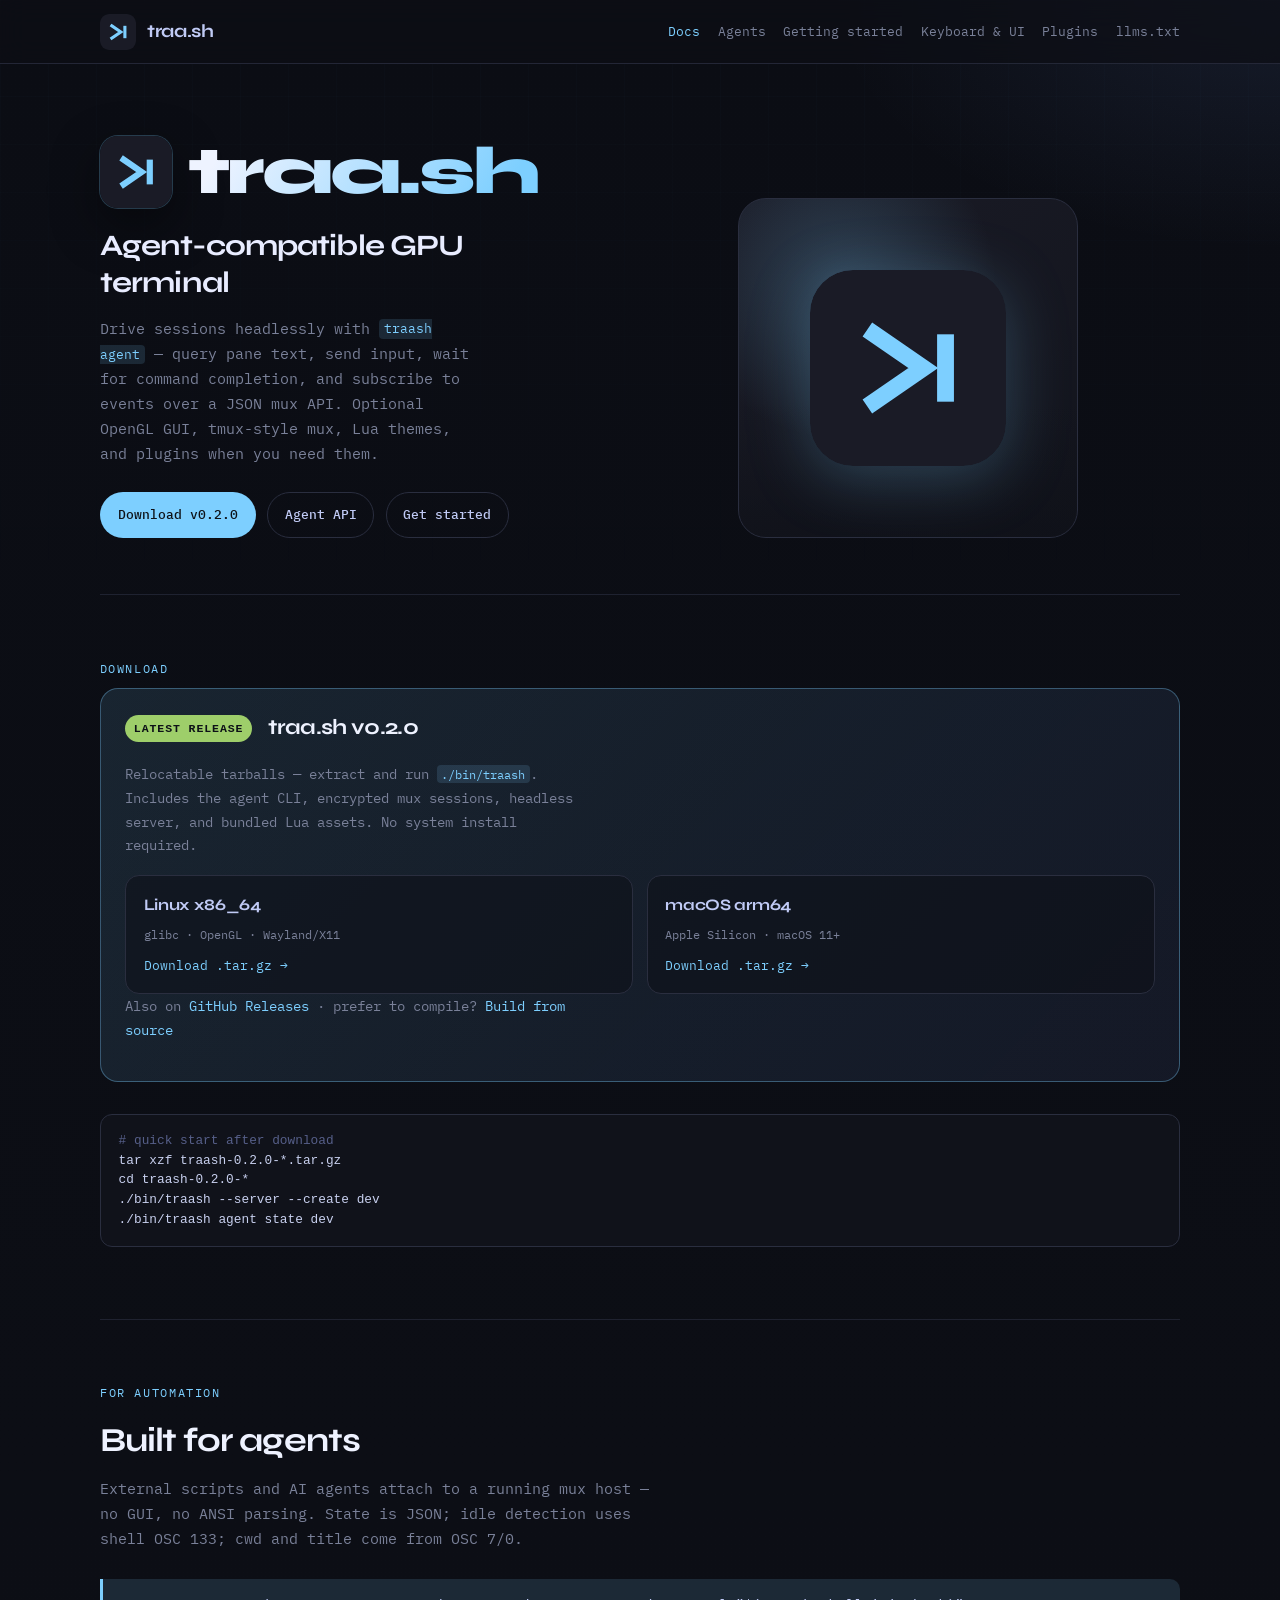
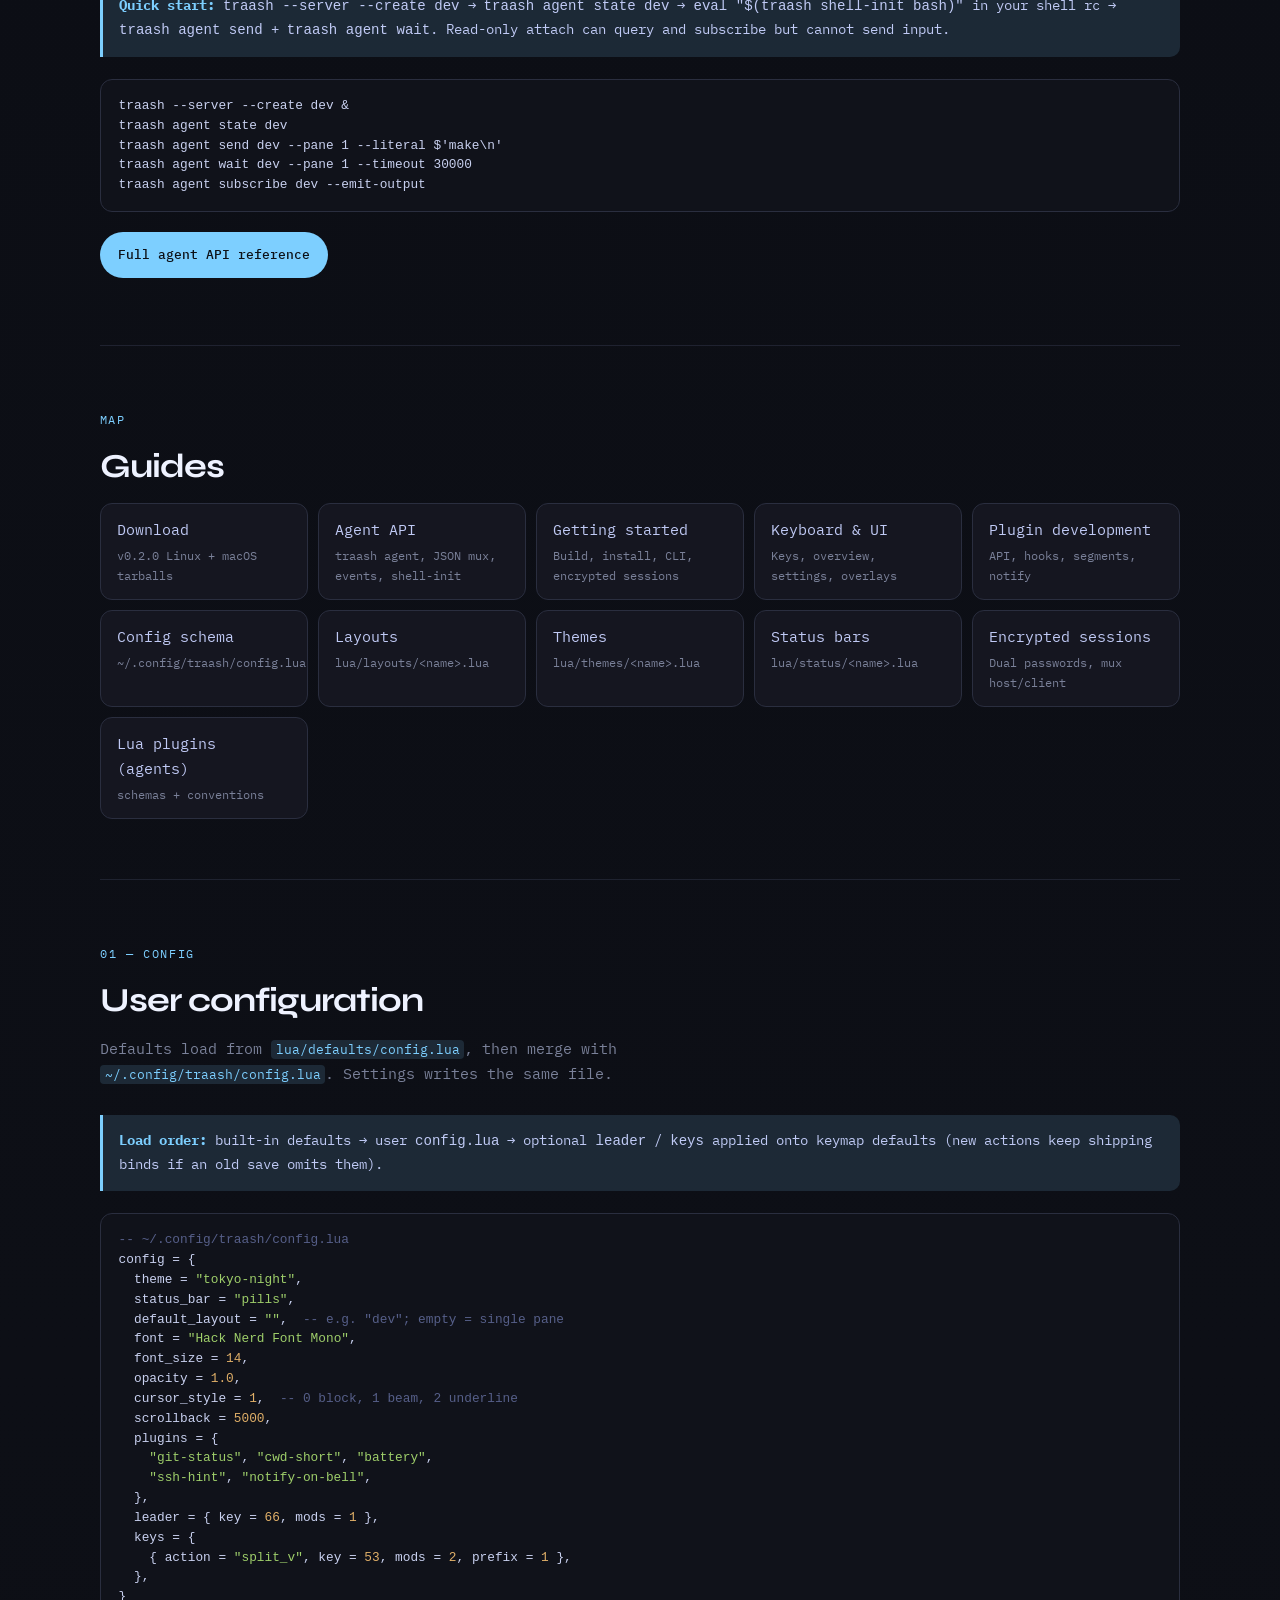
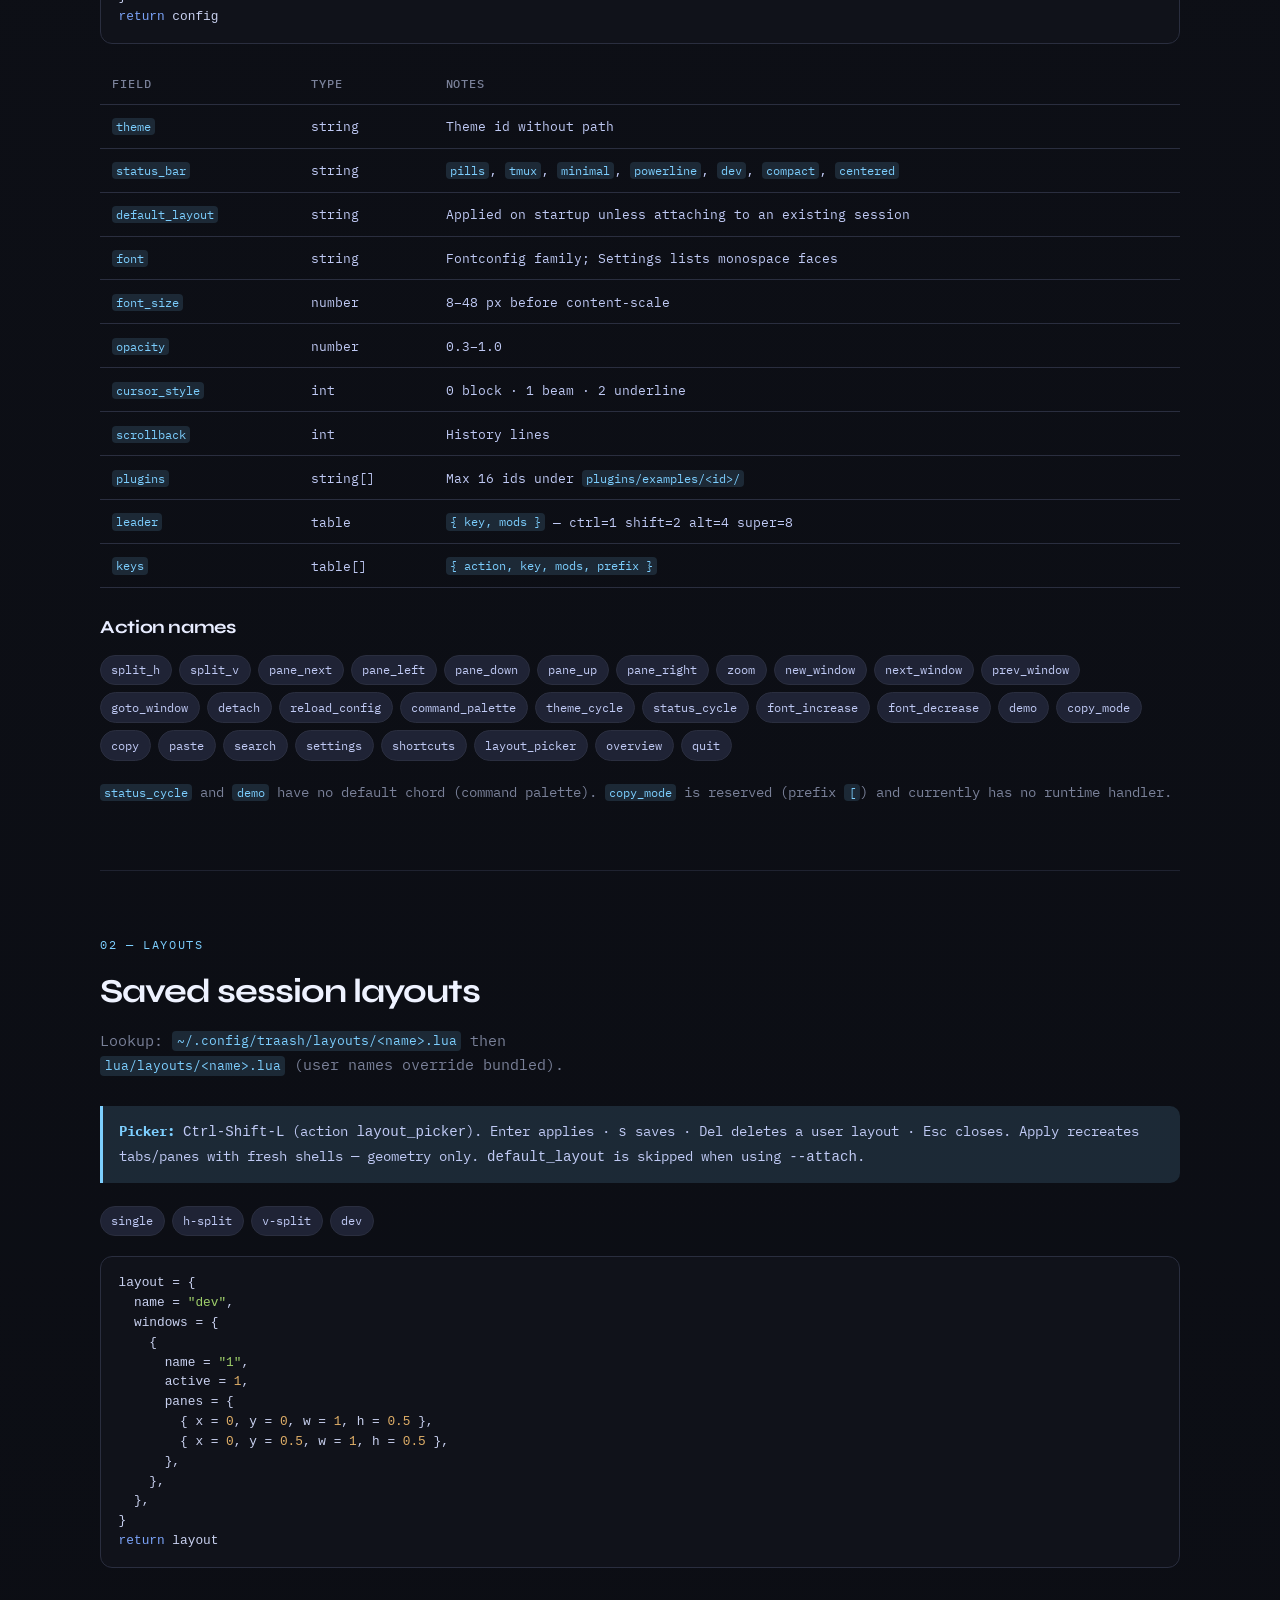
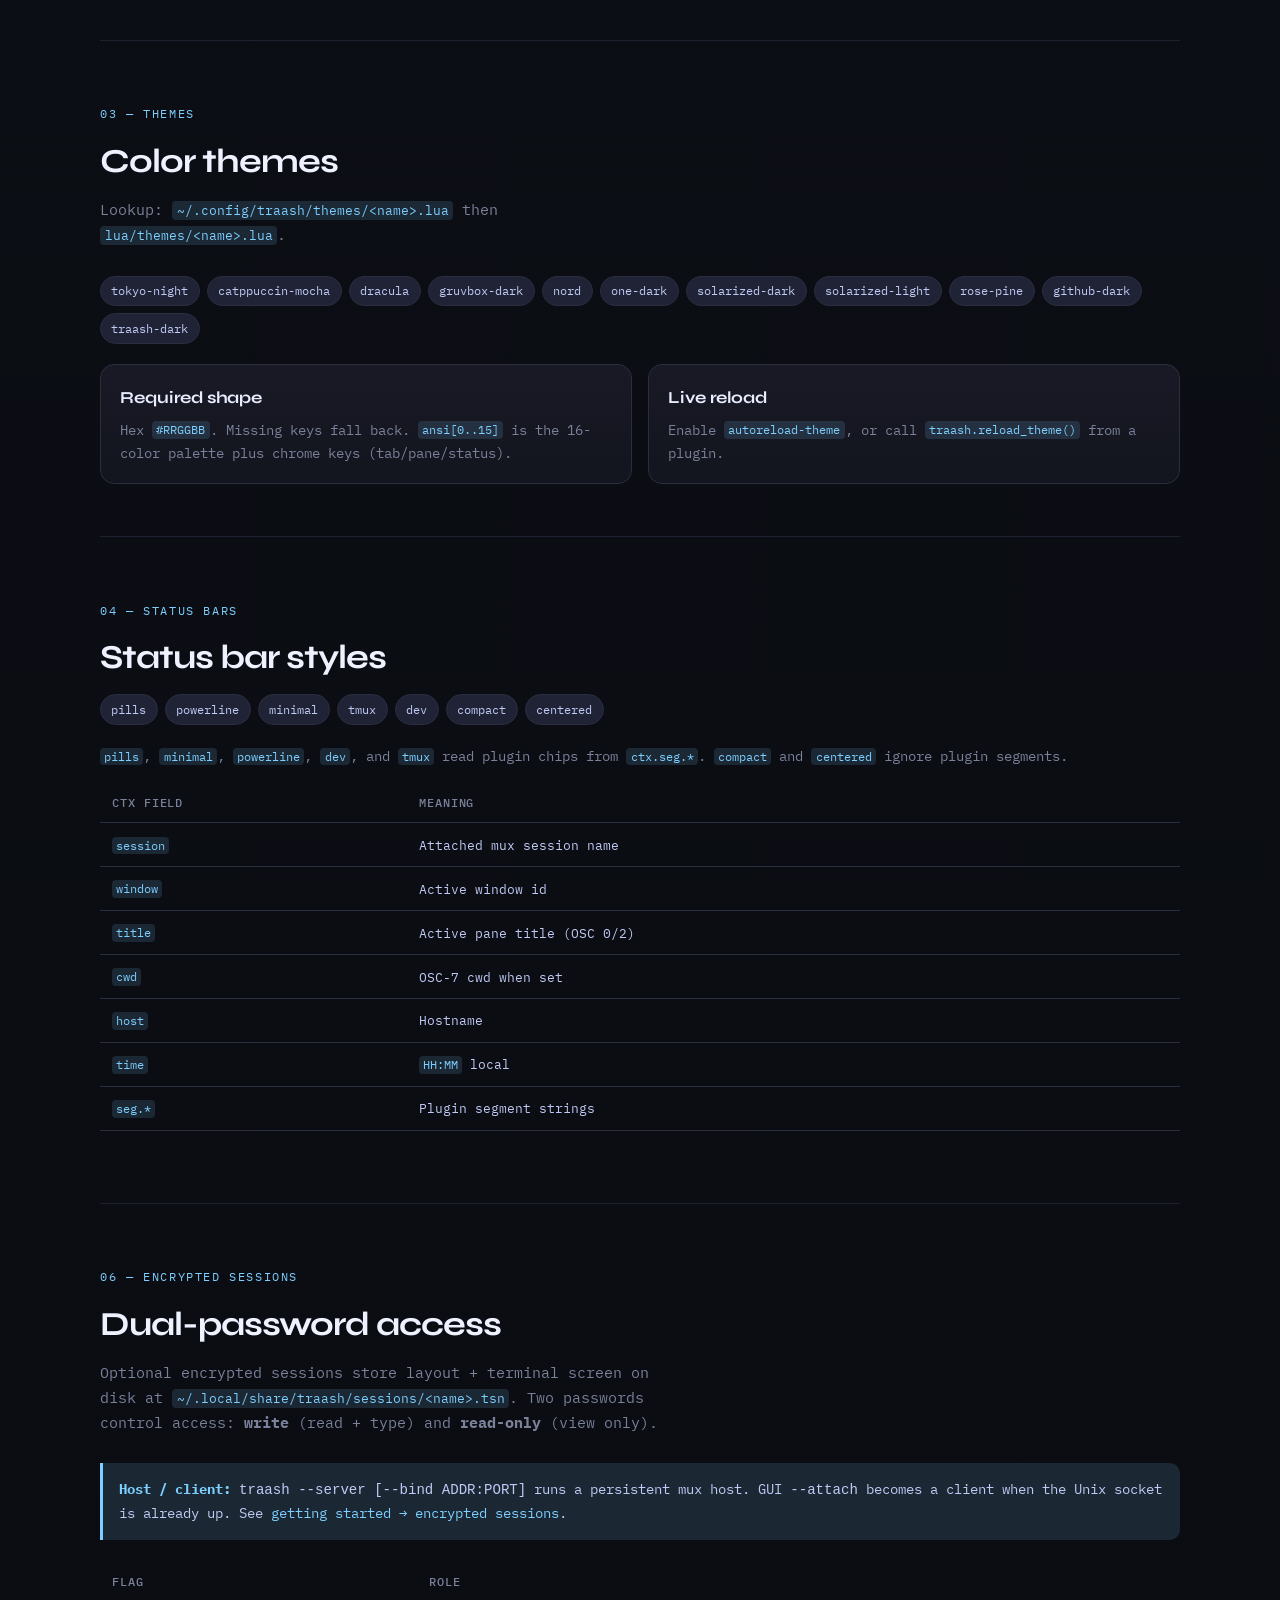
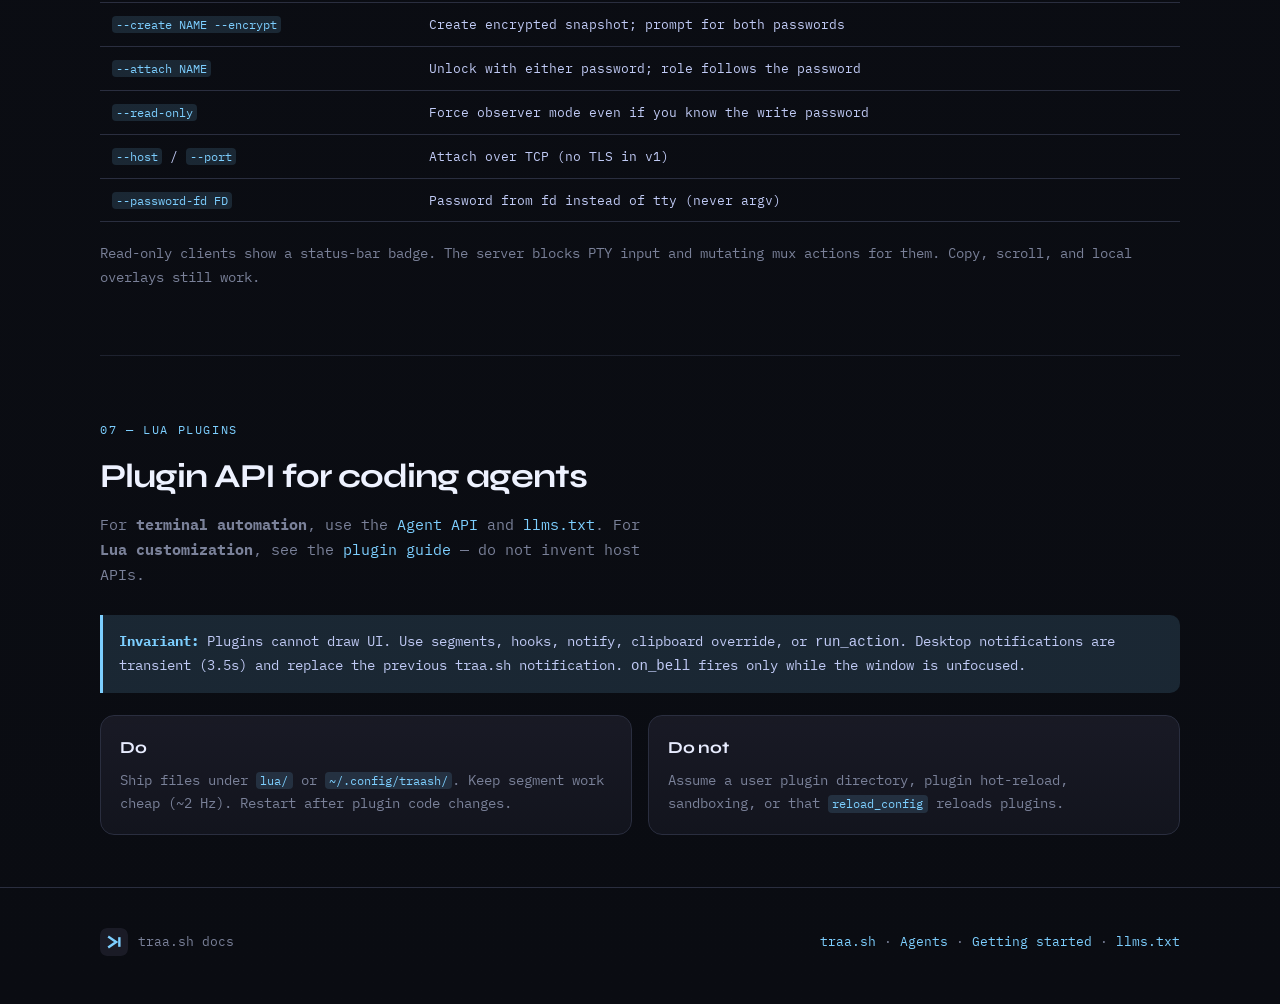
==== commit 5f0a75d8: "Add v0.2.0 download section to docs and fix release build deps. Surface latest release tarballs on t" ====
--- a/docs/index.html
+++ b/docs/index.html
@@ -43,9 +43,9 @@
           GUI, tmux-style mux, Lua themes, and plugins when you need them.
         </p>
         <div class="cta-row">
-          <a class="btn btn-primary" href="agents.html">Agent API</a>
+          <a class="btn btn-primary" href="#download">Download v0.2.0</a>
+          <a class="btn btn-ghost" href="agents.html">Agent API</a>
           <a class="btn btn-ghost" href="getting-started.html">Get started</a>
-          <a class="btn btn-ghost" href="llms.txt">llms.txt</a>
         </div>
       </div>
       <div class="hero-visual" aria-hidden="true">
@@ -55,6 +55,35 @@
   </header>
 
   <main class="wrap">
+    <section id="download" aria-labelledby="download-title">
+      <p class="eyebrow">Download</p>
+      <div class="release-banner">
+        <div class="release-banner-head">
+          <span class="release-badge">Latest release</span>
+          <h2 class="release-version" id="download-title">traa.sh v0.2.0</h2>
+        </div>
+        <p>Relocatable tarballs — extract and run <code>./bin/traash</code>. Includes the agent CLI, encrypted mux sessions, headless server, and bundled Lua assets. No system install required.</p>
+        <div class="download-grid">
+          <a class="download-card" href="https://github.com/merl111/traa.sh/releases/download/v0.2.0/traash-0.2.0-linux-x86_64.tar.gz">
+            <strong>Linux x86_64</strong>
+            <span>glibc · OpenGL · Wayland/X11</span>
+            <span class="dl-arrow">Download .tar.gz →</span>
+          </a>
+          <a class="download-card" href="https://github.com/merl111/traa.sh/releases/download/v0.2.0/traash-0.2.0-macos-arm64.tar.gz">
+            <strong>macOS arm64</strong>
+            <span>Apple Silicon · macOS 11+</span>
+            <span class="dl-arrow">Download .tar.gz →</span>
+          </a>
+        </div>
+        <p class="release-foot">Also on <a href="https://github.com/merl111/traa.sh/releases/latest">GitHub Releases</a> · prefer to compile? <a href="getting-started.html#build">Build from source</a></p>
+      </div>
+<pre><span class="c"># quick start after download</span>
+tar xzf traash-0.2.0-*.tar.gz
+cd traash-0.2.0-*
+./bin/traash --server --create dev
+./bin/traash agent state dev</pre>
+    </section>
+
     <section id="agents" aria-labelledby="agents-hero-title">
       <p class="eyebrow">For automation</p>
       <h2 id="agents-hero-title">Built for agents</h2>
@@ -82,6 +111,7 @@
       <p class="eyebrow">Map</p>
       <h2 id="map-title">Guides</h2>
       <div class="toc">
+        <a href="#download">Download<span>v0.2.0 Linux + macOS tarballs</span></a>
         <a href="agents.html">Agent API<span>traash agent, JSON mux, events, shell-init</span></a>
         <a href="getting-started.html">Getting started<span>Build, install, CLI, encrypted sessions</span></a>
         <a href="keyboard-ui.html">Keyboard &amp; UI<span>Keys, overview, settings, overlays</span></a>
--- a/docs/assets/site.css
+++ b/docs/assets/site.css
@@ -265,6 +265,88 @@
     }
     .card p { margin: 0; color: var(--muted); font-size: 0.88rem; }
 
+    .release-banner {
+      background: linear-gradient(135deg, rgba(125, 207, 255, 0.12), rgba(122, 162, 247, 0.08));
+      border: 1px solid rgba(125, 207, 255, 0.35);
+      border-radius: calc(var(--radius) + 4px);
+      padding: 1.35rem 1.5rem;
+      margin: 0 0 2rem;
+    }
+    .release-banner-head {
+      display: flex;
+      flex-wrap: wrap;
+      align-items: center;
+      gap: 0.65rem 1rem;
+      margin-bottom: 1rem;
+    }
+    .release-badge {
+      display: inline-block;
+      font-size: 0.72rem;
+      font-weight: 600;
+      letter-spacing: 0.08em;
+      text-transform: uppercase;
+      padding: 0.25rem 0.55rem;
+      border-radius: 999px;
+      background: var(--green);
+      color: #0d1117;
+    }
+    .release-version {
+      font-family: var(--font-display);
+      font-size: 1.35rem;
+      font-weight: 700;
+      letter-spacing: -0.03em;
+      color: #eef2ff;
+      margin: 0;
+    }
+    .release-banner p {
+      margin: 0 0 1.1rem;
+      color: var(--muted);
+      font-size: 0.9rem;
+      max-width: 58ch;
+    }
+    .download-grid {
+      display: grid;
+      grid-template-columns: repeat(auto-fit, minmax(220px, 1fr));
+      gap: 0.85rem;
+    }
+    .download-card {
+      display: flex;
+      flex-direction: column;
+      gap: 0.35rem;
+      padding: 1rem 1.1rem;
+      border-radius: var(--radius);
+      border: 1px solid var(--line);
+      background: rgba(13, 15, 22, 0.55);
+      text-decoration: none;
+      color: var(--fg);
+      transition: border-color 0.2s ease, transform 0.2s ease, background 0.2s ease;
+    }
+    .download-card:hover {
+      border-color: var(--accent);
+      background: rgba(125, 207, 255, 0.06);
+      transform: translateY(-2px);
+      text-decoration: none;
+    }
+    .download-card strong {
+      font-family: var(--font-display);
+      font-size: 1rem;
+      letter-spacing: -0.02em;
+    }
+    .download-card span {
+      font-size: 0.78rem;
+      color: var(--muted);
+    }
+    .download-card .dl-arrow {
+      margin-top: 0.35rem;
+      font-size: 0.82rem;
+      color: var(--accent);
+    }
+    .release-foot {
+      margin-top: 1rem;
+      font-size: 0.82rem;
+      color: var(--muted);
+    }
+
     table {
       width: 100%;
       border-collapse: collapse;
